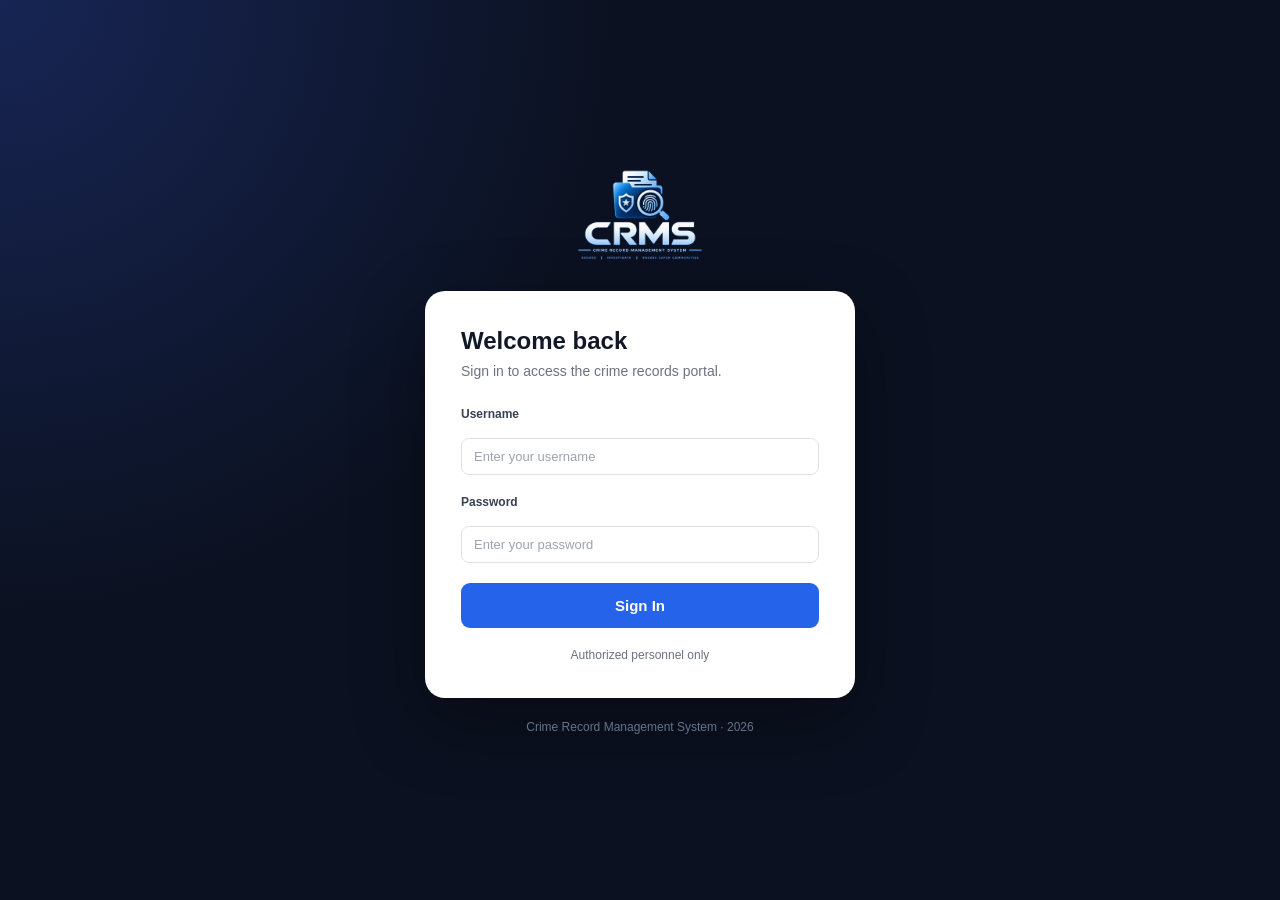
==== frontend/index.html @ 05a5194b "Add frontend integration for CRMS" ====
<!DOCTYPE html>
<html lang="en">
<head>
    <meta charset="UTF-8">
    <meta name="viewport" content="width=device-width, initial-scale=1.0">

    <title>CRMS | Crime Record Management System</title>

    <link rel="stylesheet" href="css/style.css">
</head>

<body>

    <div class="login-page">

        <div class="login-container">

            <!-- Brand -->
            <div class="brand">
                 <img
                     src="assets/crms-logo.png"
                     alt="CRMS - Crime Record Management System"
                    class="crms-logo"
            >
            </div>


            <!-- Login Card -->
            <div class="login-card">

                <div class="login-heading">
                    <h2>Welcome back</h2>

                    <p>
                        Sign in to access the crime records portal.
                    </p>
                </div>


                <form id="loginForm">

                    <div class="form-group">

                        <label for="username">
                            Username
                        </label>

                        <input
                            type="text"
                            id="username"
                            placeholder="Enter your username"
                            required
                        >

                    </div>


                    <div class="form-group">

                        <label for="password">
                            Password
                        </label>

                        <input
                            type="password"
                            id="password"
                            placeholder="Enter your password"
                            required
                        >

                    </div>


                    <button
                        type="submit"
                        class="login-button"
                    >
                        Sign In
                    </button>

                </form>


                <div class="login-note">
                    Authorized personnel only
                </div>

            </div>


            <div class="footer-text">
                Crime Record Management System · 2026
            </div>

        </div>

    </div>


    <script src="js/login.js"></script>

</body>
</html>
---- frontend/css/style.css ----
* {
    margin: 0;
    padding: 0;
    box-sizing: border-box;
}

:root {
    --bg-dark: #0b1120;
    --card: #ffffff;
    --primary: #2563eb;
    --primary-hover: #1d4ed8;
    --text: #111827;
    --muted: #6b7280;
    --border: #e5e7eb;
}

body {
    font-family: Arial, Helvetica, sans-serif;
    color: var(--text);
}

/* LOGIN PAGE */

.login-page {
    min-height: 100vh;

    display: flex;
    align-items: center;
    justify-content: center;

    background:
        radial-gradient(
            circle at top left,
            #172554,
            transparent 40%
        ),
        var(--bg-dark);

    padding: 30px;
}


.login-container {
    width: 100%;
    max-width: 430px;

    text-align: center;
}

/* BRAND */

.brand {
    color: white;
    margin-bottom: 25px;
}

.crms-logo {
    width: 280px;
    max-width: 90%;
    height: auto;
    display: block;
    margin: 0 auto;
}

.brand h1 {
    font-size: 34px;
    letter-spacing: 2px;
}

.brand p {
    margin-top: 7px;

    color: #94a3b8;

    font-size: 14px;
}
.brand img {
    width: 150px;
    max-width: 100%;
    height: auto;
    display: block;
    object-fit: contain;
}
.brand {
    overflow: hidden;
}
/* LOGIN CARD */

.login-card {
    background: var(--card);

    padding: 36px;

    border-radius: 20px;

    text-align: left;

    box-shadow:
        0 25px 70px rgba(0, 0, 0, 0.35);
}

.login-heading h2 {
    font-size: 24px;
    margin-bottom: 8px;
}

.login-heading p {
    color: var(--muted);
    font-size: 14px;

    margin-bottom: 28px;
}

/* FORM */

.form-group {
    margin-bottom: 20px;
}

.form-group label {
    display: block;

    font-size: 13px;
    font-weight: 600;

    margin-bottom: 8px;
}

.form-group input {
    width: 100%;

    padding: 13px 14px;

    border: 1px solid var(--border);

    border-radius: 9px;

    font-size: 14px;

    outline: none;

    transition: 0.2s;
}

.form-group input:focus {
    border-color: var(--primary);

    box-shadow:
        0 0 0 3px rgba(37, 99, 235, 0.12);
}


/* BUTTON */

.login-button {
    width: 100%;

    padding: 14px;

    border: none;

    border-radius: 9px;

    background: var(--primary);

    color: white;

    font-size: 15px;

    font-weight: 600;

    cursor: pointer;

    transition: 0.2s;
}

.login-button:hover {
    background: var(--primary-hover);

    transform: translateY(-1px);
}

/* FOOTER */

.login-note {
    text-align: center;

    color: var(--muted);

    font-size: 12px;

    margin-top: 20px;
}

.footer-text {
    color: #64748b;

    font-size: 12px;

    margin-top: 22px;
}
/* DASHBOARD */

.sidebar {
    width: 240px;
    min-height: 100vh;

    background: #0b1120;

    position: fixed;
    left: 0;
    top: 0;

    display: flex;
    flex-direction: column;

    padding: 24px 14px;

    z-index: 100;
}


.sidebar-brand {
    padding: 5px 15px 28px;

    border-bottom: 1px solid #1e293b;
}


.sidebar-logo {
    width: 145px;
    height: auto;

    display: block;
}

/* NAVIGATION */

.navigation {
    padding-top: 22px;
}

.nav-link {
    display: flex;
    align-items: center;
    gap: 13px;

    padding: 12px 14px;

    margin-bottom: 5px;

    border-radius: 8px;

    color: #94a3b8;

    text-decoration: none;

    font-size: 13px;

    transition: 0.2s;
}

.nav-link:hover {
    background: #172033;
    color: white;
}

.nav-link.active {
    background: #253d7e;
    color: white;

    box-shadow:
        0 5px 15px rgba(37, 99, 235, 0.25);
}

.nav-icon {
    display: flex;
    align-items: center;
    justify-content: center;
    width: 20px;
    height: 20px;
    flex-shrink: 0;
}

.nav-icon svg {
    width: 17px;
    height: 17px;
    fill: none;
    stroke: currentColor;
    stroke-width: 1.8;
    stroke-linecap: round;
    stroke-linejoin: round;
}

.sidebar-bottom {
    margin-top: auto;
}

/* MAIN */

.main-content {
    margin-left: 240px;

    min-height: 100vh;

    background: #f5f7fa;
}

/* TOPBAR */

.topbar {
    height: 72px;

    background: white;

    border-bottom: 1px solid #e5e7eb;

    display: flex;

    align-items: center;

    justify-content: space-between;

    padding: 0 35px;
}

.page-title {
    font-size: 15px;

    font-weight: 600;

    color: #374151;
}

.topbar-right {
    display: flex;

    align-items: center;

    gap: 22px;
}


.notification-button {
    width: 34px;
    height: 34px;

    border: 1px solid #e5e7eb;

    border-radius: 8px;

    background: white;

    position: relative;

    cursor: pointer;
}


.notification-button span {
    position: absolute;

    width: 7px;
    height: 7px;

    background: #2563eb;

    border-radius: 50%;

    top: 7px;
    right: 7px;
}


.user-profile {
    display: flex;

    align-items: center;

    gap: 10px;
}


.avatar {
    width: 36px;
    height: 36px;

    border-radius: 50%;

    display: flex;
    align-items: center;
    justify-content: center;

    background: #dbeafe;

    color: #1d4ed8;

    font-weight: 700;

    font-size: 13px;
}


.user-details {
    display: flex;

    flex-direction: column;

    gap: 2px;
}


.user-details strong {
    font-size: 13px;
}


.user-details small {
    font-size: 11px;

    color: #6b7280;
}


/* PAGE */

.page-content {
    padding: 32px 35px;
}


.page-header {
    display: flex;

    align-items: flex-end;

    justify-content: space-between;

    margin-bottom: 28px;
}


.page-header h1 {
    font-size: 27px;

    letter-spacing: -0.5px;

    margin-bottom: 7px;
}


.page-header p {
    color: #6b7280;

    font-size: 13px;
}


.header-date {
    color: #6b7280;

    font-size: 12px;
}


/* STATISTICS */

.stats-grid {
    display: grid;
    grid-template-columns: repeat(3, 1fr);
    gap: 20px;
    margin-bottom: 28px;
}


.stat-card {
    background: white;

    border: 1px solid #e5e7eb;

    border-radius: 12px;

    padding: 20px;

    transition: 0.2s;
}


.stat-card:hover {
    transform: translateY(-2px);

    box-shadow:
        0 8px 25px rgba(15, 23, 42, 0.06);
}


.stat-top {
    display: flex;

    align-items: center;

    justify-content: space-between;
}


.stat-label {
    color: #6b7280;

    font-size: 12px;

    font-weight: 500;
}


.stat-icon {
    width: 30px;
    height: 30px;

    border-radius: 8px;

    background: #eff6ff;

    color: #2563eb;

    display: flex;

    align-items: center;
    justify-content: center;

    font-size: 13px;

    font-weight: 700;
}


.stat-value {
    font-size: 30px;

    font-weight: 700;

    margin-top: 15px;

    letter-spacing: -1px;
}


.stat-description {
    margin-top: 5px;

    font-size: 11px;

    color: #9ca3af;
}


/* DASHBOARD GRID */

.dashboard-grid {
    display: grid;

    grid-template-columns: 1.7fr 1fr;

    gap: 20px;

    margin-bottom: 20px;
}


.content-card {
    background: white;

    border: 1px solid #e5e7eb;

    border-radius: 12px;

    padding: 23px;
}


.card-header {
    display: flex;

    align-items: flex-start;

    justify-content: space-between;

    margin-bottom: 20px;
}


.card-header h2 {
    font-size: 16px;

    margin-bottom: 5px;
}


.card-header p {
    color: #9ca3af;

    font-size: 11px;
}


.view-all {
    color: #2563eb;

    font-size: 12px;

    font-weight: 600;

    text-decoration: none;
}


.view-all:hover {
    text-decoration: underline;
}


/* CASE LIST */

.case-row {
    display: grid;
    grid-template-columns: 32px 1fr 100px 110px;
    align-items: center;
    gap: 18px;
    padding: 17px 0;
    border-top: 1px solid #edf0f4;
}


.case-number {
    width: 30px;

    font-size: 11px;

    color: #9ca3af;
}


.case-info {
    flex: 1;

    display: flex;

    flex-direction: column;

    gap: 4px;
}


.case-info strong {
    font-size: 12px;
}


.case-info span {
    font-size: 10px;

    color: #9ca3af;
}


.case-crime {
    width: 85px;

    font-size: 11px;

    color: #6b7280;
}


.status {
    padding: 5px 9px;

    border-radius: 20px;

    font-size: 9px;

    font-weight: 700;

    text-transform: uppercase;

    letter-spacing: 0.3px;
}


.status.closed {
    display: inline-flex;
    align-items: center;
    justify-content: center;
    min-width: 62px;
    height: 24px;
    padding: 0 10px;
    border-radius: 20px;
    background: #dcfce7;
    color: #15803d;
    font-size: 10px;
    font-weight: 700;
    letter-spacing: 0.04em;
}


.status.ongoing {
    display: inline-flex;
    align-items: center;
    justify-content: center;
    min-width: 92px;
    height: 24px;
    padding: 0 10px;
    border-radius: 20px;
    background: #fef3c7;
    color: #b45309;
    font-size: 10px;
    font-weight: 700;
    letter-spacing: 0.04em;
}


.status.acquitted {
    display: inline-flex;
    align-items: center;
    justify-content: center;
    min-width: 78px;
    height: 24px;
    padding: 0 10px;
    border-radius: 20px;
    background: #dbeafe;
    color: #1d4ed8;
    font-size: 10px;
    font-weight: 700;
    letter-spacing: 0.04em;
}


/* STATUS CARD */

.status-item {
    margin-bottom: 22px;
}


.status-item-top {
    display: flex;

    justify-content: space-between;

    font-size: 12px;

    margin-bottom: 8px;
}


.status-item-top span {
    color: #6b7280;
}


.progress {
    width: 100%;

    height: 7px;

    background: #eef2f7;

    border-radius: 10px;

    overflow: hidden;
}


.progress-bar {
    height: 100%;

    background: #2563eb;

    border-radius: 10px;
}


.status-summary {
    display: grid;
    grid-template-columns: repeat(3, 1fr);
    gap: 20px;
    margin-top: 24px;
    padding-top: 22px;
    border-top: 1px solid #edf0f4;
}


.status-summary div {
    display: flex;

    flex-direction: column;

    gap: 4px;
}


.status-summary strong {
    font-size: 17px;
}


.status-summary span {
    font-size: 9px;

    color: #9ca3af;

    text-transform: uppercase;
}


/* QUICK ACCESS */

.quick-grid {
    display: grid;

    grid-template-columns: repeat(3, 1fr);

    gap: 15px;
}


.quick-card {
    padding: 18px;

    border: 1px solid #e5e7eb;

    border-radius: 10px;

    text-decoration: none;

    color: #111827;

    display: flex;

    flex-direction: column;

    transition: 0.2s;
}


.quick-card:hover {
    border-color: #2563eb;

    transform: translateY(-2px);

    box-shadow:
        0 7px 20px rgba(15, 23, 42, 0.05);
}


.quick-number {
    color: #2563eb;

    font-size: 10px;

    font-weight: 700;

    margin-bottom: 12px;
}


.quick-card strong {
    font-size: 13px;

    margin-bottom: 5px;
}


.quick-card span:last-child {
    color: #9ca3af;

    font-size: 10px;

    line-height: 1.5;
}


/* RESPONSIVE */

@media (max-width: 1100px) {

    .stats-grid {
        grid-template-columns: repeat(2, 1fr);
    }

    .dashboard-grid {
        grid-template-columns: 1fr;
    }

}


@media (max-width: 700px) {

    .sidebar {
        display: none;
    }

    .main-content {
        margin-left: 0;
    }

    .stats-grid {
        grid-template-columns: 1fr;
    }

    .quick-grid {
        grid-template-columns: 1fr;
    }

    .page-content {
        padding: 20px;
    }

    .case-crime {
        display: none;
    }

}
/* CASES PAGE*/

.filters-card {
    display: flex;
    align-items: center;
    gap: 14px;
    margin-bottom: 22px;
    padding: 18px;
    background: #ffffff;
    border: 1px solid #e5e7eb;
    border-radius: 14px;
    box-shadow: 0 2px 8px rgba(15, 23, 42, 0.03);
}

.search-box {
    position: relative;
    flex: 1;
}

.search-box input {
    width: 100%;
    height: 44px;
    padding: 0 16px 0 42px;
    border: 1px solid #dfe3ea;
    border-radius: 9px;
    background: #ffffff;
    font-size: 14px;
    color: #1f2937;
    outline: none;
    box-sizing: border-box;
    transition: border-color 0.2s ease, box-shadow 0.2s ease;
}

.search-box input::placeholder {
    color: #9ca3af;
}

.search-box input:focus {
    border-color: #2563eb;
    box-shadow: 0 0 0 3px rgba(37, 99, 235, 0.08);
}

.search-icon {
    position: absolute;
    left: 15px;
    top: 50%;
    transform: translateY(-50%);
    color: #8b95a7;
    font-size: 18px;
    pointer-events: none;
}

.filters-card select {
    height: 44px;
    min-width: 180px;
    padding: 0 35px 0 14px;
    border: 1px solid #dfe3ea;
    border-radius: 9px;
    background: #ffffff;
    color: #374151;
    font-size: 14px;
    outline: none;
    cursor: pointer;
    transition: border-color 0.2s ease, box-shadow 0.2s ease;
}

.filters-card select:hover {
    border-color: #c7ced9;
}

.filters-card select:focus {
    border-color: #2563eb;
    box-shadow: 0 0 0 3px rgba(37, 99, 235, 0.08);
}

.cases-card {
    overflow: hidden;
}

.case-count {
    font-size: 13px;
    color: #6b7280;
    font-weight: 500;
}

.table-container {
    width: 100%;
    overflow-x: auto;
}

.cases-table {
    width: 100%;
    border-collapse: separate;
    border-spacing: 0;
    min-width: 1050px;
}

.cases-table th {
    padding: 14px 14px;
    text-align: left;
    font-size: 11px;
    font-weight: 700;
    color: #7b8494;
    text-transform: uppercase;
    letter-spacing: 0.06em;
    background: #f8fafc;
    border-top: 1px solid #eef0f4;
    border-bottom: 1px solid #e5e7eb;
}

.cases-table td {
    padding: 19px 14px;
    font-size: 13px;
    color: #4b5563;
    border-bottom: 1px solid #eef0f4;
    vertical-align: middle;
    background: #ffffff;
}

.cases-table tbody tr:last-child td {
    border-bottom: none;
}

.cases-table tbody tr {
    transition: background-color 0.15s ease;
}

.cases-table tbody tr:hover td {
    background: #f8fafc;
}

.cases-table td strong {
    color: #1f2937;
    font-size: 13px;
    font-weight: 650;
}

.table-case-title {
    max-width: 220px;
    color: #1f2937;
    font-weight: 600;
    line-height: 1.45;
}

.cases-table .status {
    white-space: nowrap;
}
/* RESPONSIVE */

@media (max-width: 900px) {

    .filters-card {
        flex-direction: column;
        align-items: stretch;
    }

    .filters-card select {
        width: 100%;
    }

}
/*CASE DETAILS PAGE*/

.back-link {
    display: inline-block;
    margin-bottom: 20px;
    color: #2563eb;
    text-decoration: none;
    font-size: 14px;
    font-weight: 600;
}

.back-link:hover {
    text-decoration: underline;
}


/* CASE HEADER */

.case-detail-header {
    display: flex;
    align-items: flex-start;
    justify-content: space-between;
    gap: 30px;
    margin-bottom: 24px;
    padding-bottom: 22px;
    border-bottom: 1px solid #e5e7eb;
}

.case-id-label {
    margin-bottom: 8px;
    color: #2563eb;
    font-size: 12px;
    font-weight: 700;
    letter-spacing: 0.08em;
    text-transform: uppercase;
}

.case-detail-header h1 {
    margin: 0 0 8px;
    color: #111827;
    font-size: 28px;
    font-weight: 700;
    line-height: 1.3;
}

.case-detail-header p {
    margin: 0;
    color: #6b7280;
    font-size: 14px;
    line-height: 1.5;
}

.case-header-status {
    display: flex;
    align-items: center;
    justify-content: flex-end;
    gap: 10px;
    flex-wrap: wrap;
    padding-top: 4px;
}

.outcome-badge {
    display: inline-flex;
    align-items: center;
    justify-content: center;
    min-height: 30px;
    padding: 0 13px;
    border: 1px solid #e0e7ff;
    border-radius: 20px;
    background: #eef2ff;
    color: #4338ca;
    font-size: 11px;
    font-weight: 700;
    letter-spacing: 0.03em;
}

/* BASIC INFORMATION */

.detail-grid {
    display: grid;
    grid-template-columns: repeat(4, 1fr);
    gap: 18px;
    margin-bottom: 24px;
}

.detail-card {
    padding: 20px;
    background: #ffffff;
    border: 1px solid #e5e7eb;
    border-radius: 14px;
    transition: border-color 0.15s ease, box-shadow 0.15s ease;
}

.detail-card:hover {
    border-color: #d7dee8;
    box-shadow: 0 3px 10px rgba(15, 23, 42, 0.04);
}

.detail-label {
    display: block;
    margin-bottom: 8px;
    color: #8b95a7;
    font-size: 11px;
    font-weight: 700;
    text-transform: uppercase;
    letter-spacing: 0.07em;
}

.detail-card strong,
.info-grid strong {
    display: block;
    color: #1f2937;
    font-size: 14px;
    font-weight: 650;
    line-height: 1.45;
}


/* SECTIONS */

.detail-section {
    margin-bottom: 24px;
    padding: 24px;
    background: #ffffff;
    border: 1px solid #e5e7eb;
    border-radius: 14px;
}

.section-heading {
    display: flex;
    align-items: flex-start;
    justify-content: space-between;
    gap: 20px;
    margin-bottom: 22px;
    padding-bottom: 16px;
    border-bottom: 1px solid #eef0f4;
}

.section-heading h2 {
    margin: 0 0 5px;
    color: #111827;
    font-size: 18px;
    font-weight: 700;
    line-height: 1.35;
}

.section-heading p {
    margin: 0;
    color: #8b95a7;
    font-size: 13px;
    line-height: 1.45;
}

/* INFORMATION GRID */

.info-grid {
    display: grid;
    grid-template-columns: repeat(3, 1fr);
    gap: 24px;
}


/* TIMELINE */
/* =========================================
   TIMELINE
========================================= */

.timeline {
    position: relative;
    margin-left: 8px;
    padding-left: 34px;
}

.timeline::before {
    content: "";
    position: absolute;
    left: 6px;
    top: 6px;
    bottom: 6px;
    width: 2px;
    background: #e5e7eb;
}

.timeline-item {
    position: relative;
    padding-bottom: 30px;
}

.timeline-item.last {
    padding-bottom: 0;
}

.timeline-marker {
    position: absolute;
    left: -34px;
    top: 2px;
    width: 12px;
    height: 12px;
    border: 3px solid #ffffff;
    border-radius: 50%;
    background: #2563eb;
    box-shadow: 0 0 0 2px #dbeafe;
}

.timeline-title {
    display: block;
    margin-bottom: 6px;
    color: #1f2937;
    font-size: 14px;
    font-weight: 700;
    line-height: 1.4;
}

.timeline-content p {
    margin: 0;
    color: #6b7280;
    font-size: 13px;
    line-height: 1.55;
}

/* TWO COLUMN SECTIONS */

.two-column-grid {
    display: grid;
    grid-template-columns: 1fr 1fr;
    gap: 24px;
}


/* PEOPLE */

.person-list {
    display: flex;
    flex-direction: column;
    gap: 12px;
}

.person-item {
    display: flex;
    align-items: center;
    gap: 14px;
    padding: 14px;
    border: 1px solid #edf0f4;
    border-radius: 11px;
    background: #ffffff;
    transition: border-color 0.15s ease, background-color 0.15s ease;
}

.person-item:hover {
    border-color: #dbe2ea;
    background: #fafbfc;
}

.person-initial {
    display: flex;
    align-items: center;
    justify-content: center;
    width: 40px;
    height: 40px;
    flex-shrink: 0;
    border: 1px solid #dbeafe;
    border-radius: 50%;
    background: #eff6ff;
    color: #2563eb;
    font-size: 13px;
    font-weight: 700;
}

.person-item strong {
    display: block;
    margin-bottom: 4px;
    color: #1f2937;
    font-size: 14px;
    font-weight: 650;
}

.person-item span {
    color: #8b95a7;
    font-size: 12px;
    line-height: 1.4;
}

/* RECORDS */
.record-list {
    display: flex;
    flex-direction: column;
    gap: 12px;
}

.record-item {
    display: flex;
    align-items: center;
    justify-content: space-between;
    gap: 24px;
    padding: 16px 18px;
    background: #ffffff;
    border: 1px solid #edf0f4;
    border-radius: 11px;
    transition: border-color 0.15s ease, background-color 0.15s ease;
}

.record-item:hover {
    border-color: #dbe2ea;
    background: #fafbfc;
}

.record-item strong {
    display: block;
    margin-bottom: 5px;
    color: #1f2937;
    font-size: 14px;
    font-weight: 650;
    line-height: 1.4;
}

.record-item span {
    display: block;
    color: #8b95a7;
    font-size: 12px;
    line-height: 1.45;
}

.record-item > span:last-child {
    flex-shrink: 0;
    text-align: right;
}

#chargesList,
#chargesheet {
    display: flex;
    flex-direction: column;
    gap: 12px;
}

.charge-record {
    padding: 18px;
    background: #fff;
    border: 1px solid #edf0f4;
    border-radius: 11px;
    transition: border-color .15s ease, background-color .15s ease;
}

.charge-record:hover {
    border-color: #dbe2ea;
    background: #fcfdff;
}

.charge-main {
    display: grid;
    grid-template-columns: 1fr 1fr;
    gap: 24px;
    padding-bottom: 16px;
    border-bottom: 1px solid #eef0f4;
}

.charge-main .detail-label {
    margin-bottom: 5px;
}

.charge-main strong {
    display: block;
    color: #1f2937;
    font-size: 14px;
    line-height: 1.4;
}

.charge-meta {
    display: grid;
    grid-template-columns: 1fr 1fr 1fr;
    gap: 20px;
    padding: 16px 0;
}

.charge-meta > div {
    display: flex;
    flex-direction: column;
    gap: 4px;
}

.charge-meta .detail-label {
    margin-bottom: 0;
}

.charge-meta > div > span:last-child {
    color: #374151;
    font-size: 13px;
    line-height: 1.4;
}

.charge-status {
    display: inline-flex;
    align-items: center;
    justify-content: center;
    width: fit-content;
    min-width: 70px;
    height: 26px;
    padding: 0 11px;
    border-radius: 20px;
    background: #eef2ff;
    color: #4338ca;
    font-size: 10px;
    font-weight: 700;
    letter-spacing: .04em;
    text-transform: uppercase;
}

.charge-description {
    padding-top: 2px;
}

.charge-description .detail-label {
    margin-bottom: 6px;
}

.charge-description p {
    margin: 0;
    color: #6b7280;
    font-size: 12px;
    line-height: 1.6;
}

.chargesheet-record {
    padding: 16px 18px;
    background: #ffffff;
    border: 1px solid #edf0f4;
    border-radius: 11px;
    transition: border-color 0.15s ease, background-color 0.15s ease;
}

.chargesheet-record:hover {
    border-color: #dbe2ea;
    background: #fafbfc;
}

.chargesheet-record strong {
    display: block;
    margin-bottom: 5px;
    color: #1f2937;
    font-size: 14px;
    font-weight: 650;
    line-height: 1.4;
}

.chargesheet-record > span:not(.charge-status) {
    display: block;
    color: #8b95a7;
    font-size: 12px;
    line-height: 1.5;
}

.chargesheet-record .charge-status {
    margin-top: 10px;
}
/* Court Proceedings */

#proceedings {
    display: flex;
    flex-direction: column;
    gap: 12px;
}

.proceeding-record {
    display: grid;
    grid-template-columns: 150px 1fr auto;
    align-items: center;
    gap: 24px;
    padding: 16px 18px;
    background: #ffffff;
    border: 1px solid #edf0f4;
    border-radius: 11px;
    transition: border-color 0.15s ease, background-color 0.15s ease;
}

.proceeding-record:hover {
    border-color: #dbe2ea;
    background: #fafbfc;
}

.proceeding-date {
    color: #2563eb;
    font-size: 13px;
    font-weight: 700;
}

.proceeding-info strong {
    display: block;
    margin-bottom: 5px;
    color: #1f2937;
    font-size: 14px;
    font-weight: 650;
    line-height: 1.4;
}

.proceeding-info span {
    display: block;
    color: #8b95a7;
    font-size: 12px;
    line-height: 1.5;
}

.proceeding-status {
    display: inline-flex;
    align-items: center;
    justify-content: center;
    min-width: 70px;
    height: 26px;
    padding: 0 11px;
    border-radius: 20px;
    background: #f3f4f6;
    color: #4b5563;
    font-size: 10px;
    font-weight: 700;
    letter-spacing: 0.04em;
    text-transform: uppercase;
}
/* Judgment */

#judgment {
    display: flex;
    flex-direction: column;
    gap: 12px;
}

.judgment-record {
    padding: 18px;
    background: #ffffff;
    border: 1px solid #edf0f4;
    border-radius: 11px;
    transition: border-color 0.15s ease, background-color 0.15s ease;
}

.judgment-record:hover {
    border-color: #dbe2ea;
    background: #fafbfc;
}

.judgment-record strong {
    display: block;
    margin-bottom: 6px;
    color: #1f2937;
    font-size: 14px;
    font-weight: 650;
    line-height: 1.4;
}

.judgment-record span {
    display: block;
    color: #8b95a7;
    font-size: 12px;
    line-height: 1.5;
}

.judgment-status {
    display: inline-flex;
    align-items: center;
    justify-content: center;
    min-width: 78px;
    height: 26px;
    padding: 0 11px;
    border-radius: 20px;
    background: #eef2ff;
    color: #4338ca;
    font-size: 10px;
    font-weight: 700;
    letter-spacing: 0.04em;
    text-transform: uppercase;
}
/* Judgment details */

.judgment-box {
    display: flex;
    flex-direction: column;
    gap: 20px;
    padding: 18px;
    background: #ffffff;
    border: 1px solid #edf0f4;
    border-radius: 11px;
}

.judgment-box > div:first-child {
    padding-bottom: 16px;
    border-bottom: 1px solid #eef0f4;
}

.judgment-box .detail-label {
    margin-bottom: 6px;
}

.judgment-box strong {
    display: block;
    color: #1f2937;
    font-size: 15px;
    font-weight: 650;
    line-height: 1.45;
}

.judgment-details {
    display: grid;
    grid-template-columns: repeat(2, 1fr);
    gap: 12px 24px;
}

.judgment-details > div {
    padding: 13px 14px;
    background: #fafbfc;
    border: 1px solid #eef0f4;
    border-radius: 9px;
}

.judgment-details .detail-label {
    display: block;
    margin-bottom: 5px;
    color: #8b95a7;
    font-size: 10px;
    font-weight: 700;
    text-transform: uppercase;
    letter-spacing: 0.06em;
}

.judgment-details strong {
    font-size: 13px;
}
/* Sentence + Imprisonment */

#sentence,
#imprisonment {
    display: flex;
    flex-direction: column;
    gap: 12px;
}

.sentence-record,
.imprisonment-record {
    padding: 18px;
    background: #ffffff;
    border: 1px solid #edf0f4;
    border-radius: 11px;
    transition: border-color 0.15s ease, background-color 0.15s ease;
}

.sentence-record:hover,
.imprisonment-record:hover {
    border-color: #dbe2ea;
    background: #fafbfc;
}

.sentence-record strong,
.imprisonment-record strong {
    display: block;
    margin-bottom: 6px;
    color: #1f2937;
    font-size: 14px;
    font-weight: 650;
    line-height: 1.4;
}

.sentence-record span,
.imprisonment-record span {
    display: block;
    color: #8b95a7;
    font-size: 12px;
    line-height: 1.5;
}

.sentence-details,
.imprisonment-details {
    display: grid;
    grid-template-columns: repeat(2, 1fr);
    gap: 12px 24px;
    margin-top: 16px;
}

.sentence-details > div,
.imprisonment-details > div {
    padding: 13px 14px;
    background: #fafbfc;
    border: 1px solid #eef0f4;
    border-radius: 9px;
}

.sentence-details .detail-label,
.imprisonment-details .detail-label {
    display: block;
    margin-bottom: 5px;
    color: #8b95a7;
    font-size: 10px;
    font-weight: 700;
    text-transform: uppercase;
    letter-spacing: 0.06em;
}

.sentence-details strong,
.imprisonment-details strong {
    margin: 0;
    font-size: 13px;
}
/* Arrests + Bail */

#arrestList,
#bailList {
    display: flex;
    flex-direction: column;
    gap: 12px;
}

.arrest-record,
.bail-record {
    padding: 16px 18px;
    background: #ffffff;
    border: 1px solid #edf0f4;
    border-radius: 11px;
    transition: border-color 0.15s ease, background-color 0.15s ease;
}

.arrest-record:hover,
.bail-record:hover {
    border-color: #dbe2ea;
    background: #fafbfc;
}

.arrest-record strong,
.bail-record strong {
    display: block;
    margin-bottom: 5px;
    color: #1f2937;
    font-size: 14px;
    font-weight: 650;
    line-height: 1.4;
}

.arrest-record span,
.bail-record span {
    display: block;
    color: #8b95a7;
    font-size: 12px;
    line-height: 1.5;
}

.bail-status {
    display: inline-flex;
    align-items: center;
    justify-content: center;
    min-width: 72px;
    height: 26px;
    margin-top: 10px;
    padding: 0 11px;
    border-radius: 20px;
    background: #dcfce7;
    color: #15803d;
    font-size: 10px;
    font-weight: 700;
    letter-spacing: 0.04em;
    text-transform: uppercase;
}
.bail-status.bail-granted {
    background: #dcfce7;
    color: #15803d;
}

.bail-status.bail-rejected {
    background: #fee2e2;
    color: #b91c1c;
}

.bail-status.bail-pending {
    background: #fef3c7;
    color: #b45309;
}
/* EMPTY / BACKEND-READY RECORD BOX */

.empty-record {
    display: flex;
    align-items: center;
    justify-content: space-between;
    gap: 20px;
    padding: 16px;
    border: 1px solid #edf0f4;
    border-radius: 10px;
}

.empty-record strong {
    color: #1f2937;
    font-size: 14px;
}

.empty-record span {
    color: #8b95a7;
    font-size: 12px;
}

/* CASE DETAILS RESPONSIVE */

@media (max-width: 1000px) {

    .detail-grid {
        grid-template-columns: repeat(2, 1fr);
    }

    .info-grid {
        grid-template-columns: 1fr 1fr;
    }

    .charge-record {
        grid-template-columns: 1fr 1fr;
    }

    .charge-record .charge-status {
        grid-column: 1 / -1;
        justify-self: start;
    }

    .proceeding-record {
        grid-template-columns: 120px 1fr;
    }

    .proceeding-status {
        grid-column: 2;
        justify-self: start;
    }

}
@media (max-width: 750px) {

    .charge-main {
        grid-template-columns: 1fr;
        gap: 14px;
    }

    .charge-meta {
        grid-template-columns: 1fr;
        gap: 14px;
    }

}
@media (max-width: 750px) {

    .case-detail-header {
        flex-direction: column;
        gap: 18px;
    }

    .case-header-status {
        justify-content: flex-start;
    }

    .two-column-grid {
        grid-template-columns: 1fr;
    }

    .info-grid {
        grid-template-columns: 1fr;
    }

    .detail-grid {
        grid-template-columns: 1fr;
    }

    .detail-section {
        padding: 20px;
    }

    .empty-record {
        align-items: flex-start;
        flex-direction: column;
    }

    .charge-record {
        grid-template-columns: 1fr;
        gap: 14px;
    }

    .charge-record .charge-status {
        grid-column: auto;
        justify-self: start;
    }

    .proceeding-record {
        grid-template-columns: 1fr;
        gap: 10px;
    }

    .proceeding-status {
        grid-column: auto;
        justify-self: start;
    }

    .judgment-details {
        grid-template-columns: 1fr;
    }

    .sentence-details,
    .imprisonment-details {
        grid-template-columns: 1fr;
    }

}
.case-id-link {
    color: #2563eb;
    font-size: 13px;
    font-weight: 700;
    text-decoration: none;
}

.case-id-link:visited {
    color: #2563eb;
}

.case-id-link:hover {
    color: #1d4ed8;
    text-decoration: underline;
}
.officer-rank {
    color: #8b95a7;
    font-size: 11px;
}
.investigation-table {
    width: 100%;
    border-collapse: collapse;
    table-layout: fixed;
}

.investigation-table th,
.investigation-table td {
    vertical-align: middle;
}

.investigation-table th:nth-child(1),
.investigation-table td:nth-child(1) {
    width: 10%;
}

.investigation-table th:nth-child(2),
.investigation-table td:nth-child(2) {
    width: 17%;
}

.investigation-table th:nth-child(3),
.investigation-table td:nth-child(3),
.investigation-table th:nth-child(4),
.investigation-table td:nth-child(4) {
    width: 12%;
    white-space: nowrap;
}

.investigation-table th:nth-child(5),
.investigation-table td:nth-child(5) {
    width: 12%;
}

.investigation-table th:nth-child(6),
.investigation-table td:nth-child(6) {
    width: 37%;
}

.investigation-table td:nth-child(6) {
    color: #4b5563;
    font-size: 13px;
    line-height: 1.5;
}

.investigation-table td:nth-child(2) {
    line-height: 1.35;
}

.investigation-table .case-id-link {
    display: inline-block;
    line-height: 1.2;
}

.investigation-table .status {
    white-space: nowrap;
}
.evidence-table {
    width: 100%;
    min-width: 1180px;
    border-collapse: collapse;
    table-layout: fixed;
}

.evidence-table th,
.evidence-table td {
    vertical-align: middle;
}

/* Column widths */

.evidence-table th:nth-child(1),
.evidence-table td:nth-child(1) {
    width: 8%;
}

.evidence-table th:nth-child(2),
.evidence-table td:nth-child(2) {
    width: 8%;
}

.evidence-table th:nth-child(3),
.evidence-table td:nth-child(3) {
    width: 11%;
}

.evidence-table th:nth-child(4),
.evidence-table td:nth-child(4) {
    width: 24%;
}

.evidence-table th:nth-child(5),
.evidence-table td:nth-child(5) {
    width: 10%;
}

.evidence-table th:nth-child(6),
.evidence-table td:nth-child(6) {
    width: 13%;
}

.evidence-table th:nth-child(7),
.evidence-table td:nth-child(7) {
    width: 13%;
}

.evidence-table th:nth-child(8),
.evidence-table td:nth-child(8) {
    width: 13%;
}


/* Cell styling */

.evidence-table th {
    padding: 14px 10px;
    white-space: normal;
}

.evidence-table td {
    padding: 13px 10px;
    font-size: 12px;
    line-height: 1.4;
    word-break: normal;
    overflow-wrap: break-word;
}


/* Description */

.evidence-description {
    color: #4b5563;
    line-height: 1.45;
}


/* Dates */

.evidence-date {
    white-space: nowrap;
}


/* Case IDs */

.evidence-table .case-id-link {
    display: inline-block;
    line-height: 1.2;
}


/* Evidence status */

.evidence-table .status {
    display: inline-flex;
    align-items: center;
    justify-content: center;

    min-width: 78px;
    max-width: 105px;

    height: auto;
    min-height: 26px;

    padding: 5px 9px;

    white-space: normal;
    text-align: center;
    line-height: 1.15;

    font-size: 9px;
}


/* Officer rank */

.evidence-table .officer-rank {
    display: block;
    margin-top: 3px;

    color: #8b95a7;
    font-size: 10px;
    line-height: 1.2;
}
.evidence-table-wrapper {
    width: 100%;
    overflow-x: auto;
}
.court-table {
    width: 100%;
    min-width: 900px;
    border-collapse: collapse;
    table-layout: fixed;
}

.court-table th,
.court-table td {
    vertical-align: middle;
}

.court-table th:nth-child(1),
.court-table td:nth-child(1) {
    width: 10%;
}

.court-table th:nth-child(2),
.court-table td:nth-child(2) {
    width: 22%;
}

.court-table th:nth-child(3),
.court-table td:nth-child(3) {
    width: 17%;
}

.court-table th:nth-child(4),
.court-table td:nth-child(4) {
    width: 25%;
}

.court-table th:nth-child(5),
.court-table td:nth-child(5) {
    width: 13%;
}

.court-table th:nth-child(6),
.court-table td:nth-child(6) {
    width: 13%;
}

.court-table th {
    padding: 14px 10px;
    white-space: normal;
}

.court-table td {
    padding: 16px 10px;
    font-size: 13px;
    line-height: 1.4;
    overflow-wrap: break-word;
}

.court-name {
    color: #1f2937;
    font-size: 13px;
}

.court-table-wrapper {
    width: 100%;
    overflow-x: auto;
}
.report-card-grid {
    display: grid;
    grid-template-columns: repeat(4, 1fr);
    gap: 18px;
    margin-top: 28px;
}

.report-card {
    background: #ffffff;
    border: 1px solid #e5e7eb;
    border-radius: 12px;
    padding: 22px;
    min-height: 130px;
    display: flex;
    flex-direction: column;
    justify-content: center;
}

.report-label {
    color: #6b7280;
    font-size: 13px;
    margin-bottom: 10px;
}

.report-card strong {
    color: #111827;
    font-size: 30px;
    line-height: 1;
    margin-bottom: 8px;
}

.report-description {
    color: #9ca3af;
    font-size: 12px;
}


/* REPORT SECTIONS */

.report-section {
    background: #ffffff;
    border: 1px solid #e5e7eb;
    border-radius: 12px;
    padding: 24px;
    margin-top: 20px;
}

.section-heading {
    display: flex;
    justify-content: space-between;
    align-items: center;
    padding-bottom: 18px;
    border-bottom: 1px solid #eef0f4;
}

.section-heading h2 {
    margin: 0 0 5px;
    color: #111827;
    font-size: 18px;
}

.section-heading p {
    margin: 0;
    color: #9ca3af;
    font-size: 12px;
}


/* CASE STATUS */

.report-stat-list {
    padding-top: 20px;
}

.report-stat-row {
    display: flex;
    justify-content: space-between;
    align-items: center;
    margin-bottom: 8px;
}

.report-stat-row span {
    color: #4b5563;
    font-size: 13px;
}

.report-stat-row strong {
    color: #111827;
    font-size: 13px;
}

.report-progress {
    width: 100%;
    height: 7px;
    background: #edf1f7;
    border-radius: 10px;
    overflow: hidden;
    margin-bottom: 20px;
}

.report-progress div {
    height: 100%;
    width: 0;
    background: #2563eb;
    border-radius: 10px;
    transition: width 0.3s ease;
}


/* OUTCOMES */

.outcome-grid {
    display: grid;
    grid-template-columns: 1fr 1fr;
    gap: 16px;
    margin-top: 20px;
}

.outcome-item {
    padding: 18px;
    border: 1px solid #edf0f4;
    border-radius: 10px;
    display: flex;
    justify-content: space-between;
    align-items: center;
}

.outcome-item span {
    color: #6b7280;
    font-size: 13px;
}

.outcome-item strong {
    color: #111827;
    font-size: 20px;
}


/* SYSTEM RECORDS */

.record-summary-grid {
    display: grid;
    grid-template-columns: repeat(3, 1fr);
    gap: 14px;
    margin-top: 20px;
}

.record-summary {
    padding: 18px;
    border: 1px solid #edf0f4;
    border-radius: 10px;
    display: flex;
    flex-direction: column;
    gap: 8px;
}

.record-summary span {
    color: #6b7280;
    font-size: 12px;
}

.record-summary strong {
    color: #111827;
    font-size: 22px;
}


/* REPORTS SIDEBAR ICON FIX*/

.nav-icon {
    display: flex;
    align-items: center;
    justify-content: center;
    width: 20px;
    height: 20px;
    flex-shrink: 0;
}

.nav-icon svg {
    width: 17px;
    height: 17px;
    fill: none;
    stroke: currentColor;
    stroke-width: 1.8;
    stroke-linecap: round;
    stroke-linejoin: round;
}


/*REPORTS RESPONSIVE */

@media (max-width: 1100px) {

    .report-card-grid {
        grid-template-columns: repeat(2, 1fr);
    }

    .record-summary-grid {
        grid-template-columns: repeat(2, 1fr);
    }
}

@media (max-width: 700px) {

    .report-card-grid {
        grid-template-columns: 1fr;
    }

    .outcome-grid {
        grid-template-columns: 1fr;
    }

    .record-summary-grid {
        grid-template-columns: 1fr;
    }

    .report-section {
        padding: 18px;
    }
}

body {
    font-family: -apple-system, BlinkMacSystemFont, "Segoe UI",
        Roboto, Helvetica, Arial, sans-serif;
    font-size: 14px;
    color: #111827;
}


.page-header h1 {
    margin: 0;
    font-size: 30px;
    line-height: 1.2;
    font-weight: 700;
    letter-spacing: -0.5px;
    color: #111827;
}

.page-header p {
    margin: 7px 0 0;
    font-size: 14px;
    line-height: 1.5;
    font-weight: 400;
    color: #6b7280;
}

/* Section headings */
.section-header h2,
.card-header h2,
.section-heading,
.report-section h2 {
    font-size: 19px;
    line-height: 1.3;
    font-weight: 700;
    color: #111827;
}

.section-header p,
.card-header p {
    font-size: 13px;
    line-height: 1.45;
    color: #8b95a7;
}

/* Top navigation */
.page-title {
    font-size: 16px;
    font-weight: 600;
    color: #374151;
}

.stat-label,
.report-label {
    font-size: 13px;
    line-height: 1.4;
    font-weight: 500;
    color: #6b7280;
}

.stat-value,
.report-card strong {
    font-size: 32px;
    line-height: 1.1;
    font-weight: 700;
    color: #111827;
}

.stat-description,
.report-description {
    font-size: 12px;
    line-height: 1.4;
    font-weight: 400;
    color: #9aa3b2;
}

input,
select {
    font-family: inherit;
    font-size: 14px;
    color: #374151;
}

input::placeholder {
    color: #9ca3af;
}

table {
    font-family: inherit;
}

table th {
    font-size: 12px;
    line-height: 1.3;
    font-weight: 700;
    color: #111827;
    text-transform: uppercase;
    letter-spacing: 0.2px;
}

table td {
    font-size: 13px;
    line-height: 1.45;
    font-weight: 400;
    color: #374151;
}

table td strong {
    font-size: 13px;
    font-weight: 600;
    color: #111827;
}


.case-id-link,
.case-id-link:visited {
    font-size: 13px;
    font-weight: 700;
    color: #2563eb;
}


table small,
table .muted,
.officer-rank {
    font-size: 11px;
    line-height: 1.3;
    color: #8b95a7;
}

.status {
    min-height: 26px;
    padding: 5px 12px;
    border-radius: 999px;

    display: inline-flex;
    align-items: center;
    justify-content: center;

    font-size: 10px;
    line-height: 1;
    font-weight: 700;
    letter-spacing: 0.3px;
    text-transform: uppercase;

    white-space: nowrap;
}


.case-id-label {
    font-size: 13px;
    line-height: 1.3;
    font-weight: 700;
    letter-spacing: 0.3px;
    color: #2563eb;
}

.case-detail-header h1 {
    font-size: 30px;
    line-height: 1.2;
    font-weight: 700;
    letter-spacing: -0.5px;
    color: #111827;
}

.case-detail-header p {
    font-size: 14px;
    line-height: 1.4;
    font-weight: 400;
    color: #6b7280;
}


.detail-label {
    display: block;
    margin-bottom: 6px;

    font-size: 11px;
    line-height: 1.3;
    font-weight: 700;

    color: #8b95a7;
    text-transform: uppercase;
    letter-spacing: 0.6px;
}


.detail-value {
    font-size: 14px;
    line-height: 1.45;
    font-weight: 600;
    color: #1f2937;
}


.timeline-title {
    font-size: 14px;
    line-height: 1.4;
    font-weight: 700;
    color: #1f2937;
}

.timeline-content p {
    margin: 5px 0;
    font-size: 13px;
    line-height: 1.5;
    font-weight: 400;
    color: #6b7280;
}

.timeline-meta {
    font-size: 11px;
    line-height: 1.4;
    font-weight: 500;
    color: #8b95a7;
}

.person-item strong {
    font-size: 14px;
    line-height: 1.4;
    font-weight: 600;
    color: #1f2937;
}

.person-item span {
    display: block;
    margin-top: 3px;

    font-size: 12px;
    line-height: 1.45;
    font-weight: 400;
    color: #6b7280;
}

.record-item strong,
.arrest-record strong,
.bail-record strong,
.charge-record strong,
.chargesheet-record strong,
.proceeding-record strong,
.judgment-record strong,
.sentence-record strong,
.imprisonment-record strong {
    font-size: 14px;
    line-height: 1.4;
    font-weight: 600;
    color: #1f2937;
}

.record-item span,
.arrest-record span,
.bail-record span,
.charge-record span,
.chargesheet-record span,
.proceeding-record span,
.judgment-record span,
.sentence-record span,
.imprisonment-record span {
    font-size: 12px;
    line-height: 1.45;
    color: #6b7280;
}

.report-stat-row {
    font-size: 13px;
    line-height: 1.4;
    color: #4b5563;
}

.report-stat-row strong {
    font-size: 13px;
    font-weight: 600;
    color: #111827;
}

.outcome-item {
    font-size: 13px;
    color: #6b7280;
}

.outcome-item strong {
    font-size: 20px;
    font-weight: 700;
    color: #111827;
}

.empty-record strong {
    font-size: 13px;
    line-height: 1.4;
    font-weight: 600;
    color: #374151;
}

.empty-record span {
    font-size: 12px;
    line-height: 1.45;
    color: #8b95a7;
}

.nav-link {
    font-size: 14px;
    font-weight: 500;
}

.nav-link.active {
    font-weight: 600;
}

.user-details strong {
    font-size: 13px;
    line-height: 1.3;
    font-weight: 600;
    color: #111827;
}

.user-details small {
    font-size: 11px;
    line-height: 1.3;
    font-weight: 400;
    color: #8b95a7;
}
.case-id-link {
    white-space: nowrap;
}
.card-header-actions {
    display: flex;
    align-items: center;
    gap: 16px;
}

.add-case-btn {
    border: none;
    background: #2563eb;
    color: #fff;
    padding: 10px 16px;
    border-radius: 8px;
    font-family: inherit;
    font-size: 13px;
    font-weight: 600;
    cursor: pointer;
    transition: background 0.2s ease;
}

.add-case-btn:hover {
    background: #1d4ed8;
}


/* Modal */

.modal-overlay {
    position: fixed;
    inset: 0;
    z-index: 1000;

    display: none;
    align-items: center;
    justify-content: center;

    padding: 24px;

    background: rgba(15, 23, 42, 0.45);
}

.modal-overlay.show {
    display: flex;
}

.modal-card {
    width: min(720px, 100%);
    max-height: 90vh;
    overflow-y: auto;

    background: #fff;
    border-radius: 14px;

    box-shadow: 0 20px 50px rgba(15, 23, 42, 0.2);
}

.modal-header {
    display: flex;
    align-items: flex-start;
    justify-content: space-between;

    padding: 24px;
    border-bottom: 1px solid #e5e7eb;
}

.modal-header h2 {
    margin: 0;

    font-size: 20px;
    line-height: 1.3;
    font-weight: 700;

    color: #111827;
}

.modal-header p {
    margin: 6px 0 0;

    font-size: 13px;
    color: #8b95a7;
}

.modal-close {
    width: 32px;
    height: 32px;

    border: none;
    border-radius: 7px;

    background: #f3f4f6;
    color: #6b7280;

    font-size: 22px;
    line-height: 1;

    cursor: pointer;
}

.modal-close:hover {
    background: #e5e7eb;
}


/* Form */

#addCaseForm {
    padding: 24px;
}

.form-grid {
    display: grid;
    grid-template-columns: repeat(2, 1fr);
    gap: 18px;
}

.form-group {
    display: flex;
    flex-direction: column;
    gap: 7px;
}

.form-group-full {
    grid-column: 1 / -1;
}

.form-group label {
    font-size: 12px;
    line-height: 1.3;
    font-weight: 600;
    color: #374151;
}

.form-group input,
.form-group select,
.form-group textarea {
    width: 100%;
    box-sizing: border-box;

    border: 1px solid #dfe3e8;
    border-radius: 8px;

    background: #fff;
    color: #374151;

    padding: 10px 12px;

    font-family: inherit;
    font-size: 13px;

    outline: none;
    transition: border-color 0.2s ease;
}

.form-group textarea {
    resize: vertical;
}

.form-group input:focus,
.form-group select:focus,
.form-group textarea:focus {
    border-color: #2563eb;
}


/* Message */

.form-message {
    min-height: 20px;
    margin-top: 16px;

    font-size: 12px;
    line-height: 1.4;
    color: #6b7280;
}

.form-message.success {
    color: #15803d;
}

.form-message.error {
    color: #dc2626;
}


/* Buttons */

.modal-actions {
    display: flex;
    justify-content: flex-end;
    gap: 10px;

    margin-top: 20px;
    padding-top: 20px;

    border-top: 1px solid #e5e7eb;
}

.cancel-btn,
.submit-case-btn {
    border-radius: 8px;
    padding: 10px 17px;

    font-family: inherit;
    font-size: 13px;
    font-weight: 600;

    cursor: pointer;
}

.cancel-btn {
    border: 1px solid #dfe3e8;
    background: #fff;
    color: #4b5563;
}

.cancel-btn:hover {
    background: #f9fafb;
}

.submit-case-btn {
    border: none;
    background: #2563eb;
    color: #fff;
}

.submit-case-btn:hover {
    background: #1d4ed8;
}


/* Mobile */

@media (max-width: 700px) {

    .card-header-actions {
        flex-direction: column;
        align-items: flex-end;
        gap: 10px;
    }

    .form-grid {
        grid-template-columns: 1fr;
    }

    .form-group-full {
        grid-column: auto;
    }

}
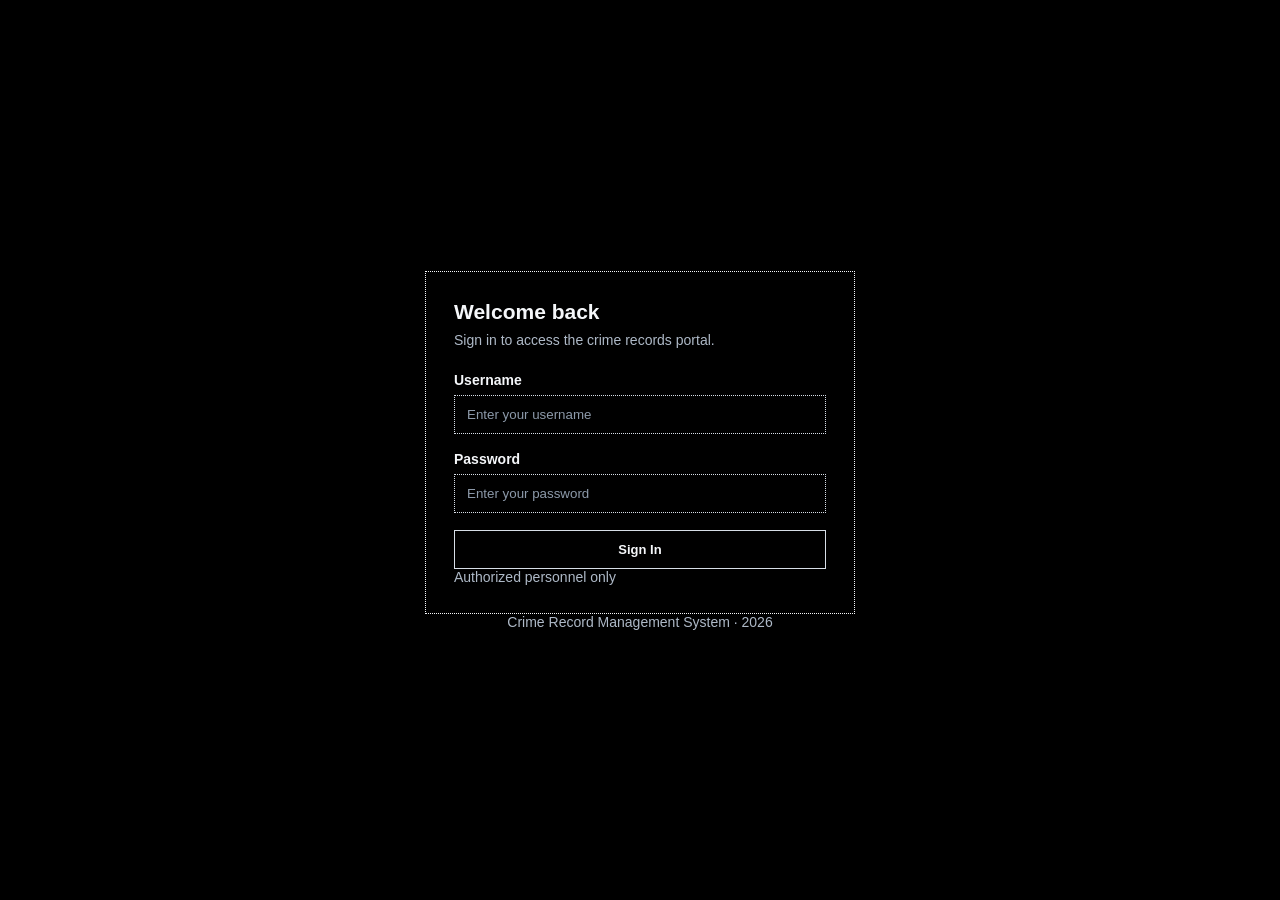
==== commit 7d120cee: "fghbnvgftyh d# On branch main  Your branch is up to date with 'origin/main'." ====
--- a/frontend/index.html
+++ b/frontend/index.html
@@ -17,77 +17,154 @@
 
             <!-- Brand -->
             <div class="brand">
-                 <img
-                     src="assets/crms-logo.png"
-                     alt="CRMS - Crime Record Management System"
+
+                <img
+                    src="assets/crms-logo.png"
+                    alt="CRMS - Crime Record Management System"
                     class="crms-logo"
-            >
+                >
+
             </div>
 
 
             <!-- Login Card -->
             <div class="login-card">
 
-                <div class="login-heading">
-                    <h2>Welcome back</h2>
+                <!-- LOGIN SECTION -->
+                <div id="loginSection">
 
-                    <p>
-                        Sign in to access the crime records portal.
-                    </p>
+                    <div class="login-heading">
+
+                        <h2>Welcome back</h2>
+
+                        <p>
+                            Sign in to access the crime records portal.
+                        </p>
+
+                    </div>
+
+
+                    <form id="loginForm">
+
+                        <div class="form-group">
+
+                            <label for="username">
+                                Username
+                            </label>
+
+                            <input
+                                type="text"
+                                id="username"
+                                placeholder="Enter your username"
+                                required
+                            >
+
+                        </div>
+
+
+                        <div class="form-group">
+
+                            <label for="password">
+                                Password
+                            </label>
+
+                            <input
+                                type="password"
+                                id="password"
+                                placeholder="Enter your password"
+                                required
+                            >
+
+                        </div>
+
+
+                        <button
+                            type="submit"
+                            class="login-button"
+                        >
+                            Sign In
+                        </button>
+
+                    </form>
+
+
+                    <div class="login-note">
+                        Authorized personnel only
+                    </div>
+
                 </div>
 
 
-                <form id="loginForm">
+                <!-- OTP SECTION -->
+                <div id="otpSection" style="display: none;">
 
-                    <div class="form-group">
+                    <div class="login-heading">
 
-                        <label for="username">
-                            Username
-                        </label>
+                        <h2>OTP Verification</h2>
 
-                        <input
-                            type="text"
-                            id="username"
-                            placeholder="Enter your username"
-                            required
-                        >
+                        <p>
+                            Enter the simulated OTP generated for this login.
+                        </p>
+
+                    </div>
+
+
+                    <div class="simulated-otp">
+
+                        <span>SIMULATED OTP</span>
+
+                        <strong id="demoOTP">
+                            ------
+                        </strong>
 
                     </div>
 
 
                     <div class="form-group">
 
-                        <label for="password">
-                            Password
+                        <label for="otpInput">
+                            Enter OTP
                         </label>
 
                         <input
-                            type="password"
-                            id="password"
-                            placeholder="Enter your password"
-                            required
+                            type="text"
+                            id="otpInput"
+                            maxlength="6"
+                            inputmode="numeric"
+                            placeholder="Enter 6-digit OTP"
                         >
 
                     </div>
 
 
+                    <p id="otpTimer">
+                        Expires in 60 seconds
+                    </p>
+
+
                     <button
-                        type="submit"
+                        type="button"
                         class="login-button"
+                        onclick="verifyOTP()"
                     >
-                        Sign In
+                        Verify OTP
                     </button>
 
-                </form>
 
+                    <button
+                        type="button"
+                        onclick="resendOTP()"
+                        class="secondary-button"
+                    >
+                        Resend OTP
+                    </button>
 
-                <div class="login-note">
-                    Authorized personnel only
                 </div>
 
             </div>
 
 
+            <!-- Footer -->
             <div class="footer-text">
                 Crime Record Management System · 2026
             </div>
--- a/frontend/css/style.css
+++ b/frontend/css/style.css
@@ -1,243 +1,165 @@
+/* =========================================================
+   CRMS - CLEAN SIMPLE DATABASE UI
+========================================================= */
+
+:root {
+    --black: #000000;
+    
+    --sidebar: #000000;
+    --white: #f5f7fa;
+    --muted: #aeb9c7;
+    --line: #d7dee7;
+}
+
+
+/* =========================================================
+   GLOBAL
+========================================================= */
+
 * {
     margin: 0;
     padding: 0;
     box-sizing: border-box;
-}
-
-:root {
-    --bg-dark: #0b1120;
-    --card: #ffffff;
-    --primary: #2563eb;
-    --primary-hover: #1d4ed8;
-    --text: #111827;
-    --muted: #6b7280;
-    --border: #e5e7eb;
-}
-
+    box-shadow: none !important;
+    text-shadow: none !important;
+    transition: none !important;
+}
+
+html,
 body {
+    min-height: 100%;
+    background: var(--black);
+    color: var(--white);
     font-family: Arial, Helvetica, sans-serif;
-    color: var(--text);
-}
-
-/* LOGIN PAGE */
+    font-size: 14px;
+}
+
+a {
+    color: var(--white);
+}
+
+button,
+input,
+select,
+textarea {
+    font-family: inherit;
+}
+
+button {
+    cursor: pointer;
+}
+
+
+/* =========================================================
+   LOGIN
+========================================================= */
 
 .login-page {
     min-height: 100vh;
-
     display: flex;
     align-items: center;
     justify-content: center;
-
-    background:
-        radial-gradient(
-            circle at top left,
-            #172554,
-            transparent 40%
-        ),
-        var(--bg-dark);
-
-    padding: 30px;
-}
-
+    padding: 25px;
+    background: var(--black);
+}
 
 .login-container {
     width: 100%;
     max-width: 430px;
-
     text-align: center;
 }
 
-/* BRAND */
-
-.brand {
-    color: white;
-    margin-bottom: 25px;
-}
-
+/* Logo removed */
+.brand,
 .crms-logo {
-    width: 280px;
-    max-width: 90%;
-    height: auto;
+    display: none !important;
+}
+
+.login-card {
+    padding: 28px;
+    background: var(--black-light);
+    border: 1px dotted var(--white);
+    text-align: left;
+}
+
+.login-heading h2 {
+    margin-bottom: 8px;
+}
+
+.login-heading p,
+.login-note,
+.footer-text {
+    color: var(--muted);
+}
+
+.login-heading p {
+    margin-bottom: 24px;
+}
+
+.form-group {
+    margin-bottom: 17px;
+}
+
+.form-group label,
+label {
     display: block;
-    margin: 0 auto;
-}
-
-.brand h1 {
-    font-size: 34px;
-    letter-spacing: 2px;
-}
-
-.brand p {
-    margin-top: 7px;
-
-    color: #94a3b8;
-
-    font-size: 14px;
-}
-.brand img {
-    width: 150px;
-    max-width: 100%;
-    height: auto;
-    display: block;
-    object-fit: contain;
-}
-.brand {
-    overflow: hidden;
-}
-/* LOGIN CARD */
-
-.login-card {
-    background: var(--card);
-
-    padding: 36px;
-
-    border-radius: 20px;
-
-    text-align: left;
-
-    box-shadow:
-        0 25px 70px rgba(0, 0, 0, 0.35);
-}
-
-.login-heading h2 {
-    font-size: 24px;
-    margin-bottom: 8px;
-}
-
-.login-heading p {
-    color: var(--muted);
-    font-size: 14px;
-
-    margin-bottom: 28px;
-}
-
-/* FORM */
-
-.form-group {
-    margin-bottom: 20px;
-}
-
-.form-group label {
-    display: block;
-
-    font-size: 13px;
+    margin-bottom: 7px;
     font-weight: 600;
-
-    margin-bottom: 8px;
-}
-
-.form-group input {
+}
+
+.form-group input,
+.login-card input {
     width: 100%;
-
-    padding: 13px 14px;
-
-    border: 1px solid var(--border);
-
-    border-radius: 9px;
-
-    font-size: 14px;
-
+    padding: 11px 12px;
+    background: var(--black);
+    color: var(--white);
+    border: 1px dotted var(--white);
     outline: none;
-
-    transition: 0.2s;
-}
-
-.form-group input:focus {
-    border-color: var(--primary);
-
-    box-shadow:
-        0 0 0 3px rgba(37, 99, 235, 0.12);
-}
-
-
-/* BUTTON */
+}
 
 .login-button {
     width: 100%;
-
-    padding: 14px;
-
-    border: none;
-
-    border-radius: 9px;
-
-    background: var(--primary);
-
-    color: white;
-
-    font-size: 15px;
-
-    font-weight: 600;
-
-    cursor: pointer;
-
-    transition: 0.2s;
-}
-
-.login-button:hover {
-    background: var(--primary-hover);
-
-    transform: translateY(-1px);
-}
-
-/* FOOTER */
-
-.login-note {
-    text-align: center;
-
-    color: var(--muted);
-
-    font-size: 12px;
-
-    margin-top: 20px;
-}
-
-.footer-text {
-    color: #64748b;
-
-    font-size: 12px;
-
-    margin-top: 22px;
-}
-/* DASHBOARD */
+    padding: 11px;
+    background: var(--black-light);
+    color: var(--white);
+    border: 1px solid var(--white);
+}
+
+
+/* =========================================================
+   MAIN LAYOUT
+========================================================= */
+
+.app {
+    min-height: 100vh;
+    background: var(--black);
+}
 
 .sidebar {
-    width: 240px;
-    min-height: 100vh;
-
-    background: #0b1120;
-
     position: fixed;
+    top: 0;
     left: 0;
-    top: 0;
+
+    width: 245px;
+    height: 100vh;
+
+    z-index: 100;
 
     display: flex;
     flex-direction: column;
 
-    padding: 24px 14px;
-
-    z-index: 100;
-}
-
-
-.sidebar-brand {
-    padding: 5px 15px 28px;
-
-    border-bottom: 1px solid #1e293b;
-}
-
-
+    background: var(--sidebar);
+    border-right: 1px dotted var(--line);
+}
+
+/* Logo removed from sidebar */
+.sidebar-brand,
 .sidebar-logo {
-    width: 145px;
-    height: auto;
-
-    display: block;
-}
-
-/* NAVIGATION */
+    display: none !important;
+}
 
 .navigation {
-    padding-top: 22px;
+    padding: 18px 12px;
 }
 
 .nav-link {
@@ -245,2797 +167,862 @@
     align-items: center;
     gap: 13px;
 
-    padding: 12px 14px;
-
-    margin-bottom: 5px;
-
-    border-radius: 8px;
-
-    color: #94a3b8;
-
+    min-height: 46px;
+    padding: 10px 14px;
+
+    color: var(--white);
+
+    border: 1px solid transparent;
+
+    font-weight: 600;
     text-decoration: none;
-
-    font-size: 13px;
-
-    transition: 0.2s;
-}
-
+}
+
+/* No hover glow/background */
 .nav-link:hover {
-    background: #172033;
-    color: white;
+    background: transparent !important;
 }
 
 .nav-link.active {
-    background: #253d7e;
-    color: white;
-
-    box-shadow:
-        0 5px 15px rgba(37, 99, 235, 0.25);
+    background: #000000 !important;
+    border: 1px dotted var(--line);
 }
 
 .nav-icon {
+    width: 20px;
+    height: 20px;
+
     display: flex;
     align-items: center;
     justify-content: center;
-    width: 20px;
-    height: 20px;
+
     flex-shrink: 0;
 }
 
 .nav-icon svg {
     width: 17px;
     height: 17px;
+
     fill: none;
     stroke: currentColor;
-    stroke-width: 1.8;
-    stroke-linecap: round;
-    stroke-linejoin: round;
+    stroke-width: 1.7;
 }
 
 .sidebar-bottom {
     margin-top: auto;
-}
-
-/* MAIN */
+    padding: 12px;
+
+    border-top: 1px dotted var(--line);
+}
 
 .main-content {
-    margin-left: 240px;
-
+    margin-left: 245px;
     min-height: 100vh;
 
-    background: #f5f7fa;
-}
-
-/* TOPBAR */
+    background: var(--black);
+}
 
 .topbar {
-    height: 72px;
-
-    background: white;
-
-    border-bottom: 1px solid #e5e7eb;
-
-    display: flex;
-
+    height: 64px;
+
+    display: flex;
     align-items: center;
-
     justify-content: space-between;
 
-    padding: 0 35px;
+    padding: 0 28px;
+
+    background: var(--black);
+    border-bottom: 1px dotted var(--line);
 }
 
 .page-title {
     font-size: 15px;
-
-    font-weight: 600;
-
-    color: #374151;
-}
-
-.topbar-right {
-    display: flex;
-
+    font-weight: 700;
+}
+
+.topbar-right,
+.user-profile {
+    display: flex;
     align-items: center;
-
-    gap: 22px;
-}
-
-
-.notification-button {
+}
+
+.user-profile {
+    gap: 10px;
+}
+
+.avatar {
     width: 34px;
     height: 34px;
 
-    border: 1px solid #e5e7eb;
-
-    border-radius: 8px;
-
-    background: white;
-
-    position: relative;
-
-    cursor: pointer;
-}
-
-
-.notification-button span {
-    position: absolute;
-
-    width: 7px;
-    height: 7px;
-
-    background: #2563eb;
-
-    border-radius: 50%;
-
-    top: 7px;
-    right: 7px;
-}
-
-
-.user-profile {
-    display: flex;
-
-    align-items: center;
-
-    gap: 10px;
-}
-
-
-.avatar {
-    width: 36px;
-    height: 36px;
-
-    border-radius: 50%;
-
     display: flex;
     align-items: center;
     justify-content: center;
 
-    background: #dbeafe;
-
-    color: #1d4ed8;
+    border: 1px solid var(--line);
+
+    background: transparent;
 
     font-weight: 700;
-
-    font-size: 13px;
-}
-
+}
 
 .user-details {
     display: flex;
-
     flex-direction: column;
-
     gap: 2px;
 }
-
 
 .user-details strong {
     font-size: 13px;
 }
 
-
 .user-details small {
+    color: var(--muted);
     font-size: 11px;
-
-    color: #6b7280;
-}
-
-
-/* PAGE */
+}
 
 .page-content {
-    padding: 32px 35px;
-}
-
+    padding: 28px;
+    background: var(--black);
+}
 
 .page-header {
     display: flex;
-
     align-items: flex-end;
-
     justify-content: space-between;
 
-    margin-bottom: 28px;
-}
-
+    margin-bottom: 22px;
+}
 
 .page-header h1 {
-    font-size: 27px;
-
-    letter-spacing: -0.5px;
-
-    margin-bottom: 7px;
-}
-
-
-.page-header p {
-    color: #6b7280;
-
+    margin-bottom: 6px;
+    font-size: 28px;
+}
+
+.page-header p,
+.header-date {
+    color: var(--muted);
     font-size: 13px;
 }
 
 
-.header-date {
-    color: #6b7280;
+/* =========================================================
+   CARDS
+========================================================= */
+
+.content-card,
+.filters-card,
+.stat-card,
+.detail-card,
+.detail-section,
+.case-detail-header,
+.info-card,
+.record-section,
+.section-card,
+.quick-card,
+.cases-card {
+    background: var(--black-light) !important;
+
+    border: 1px dotted var(--line) !important;
+    border-radius: 0 !important;
+
+    color: var(--white);
+}
+
+.content-card,
+.stat-card,
+.detail-card,
+.detail-section {
+    padding: 18px;
+}
+
+.card-header {
+    padding-bottom: 14px;
+    margin-bottom: 14px;
+
+    border-bottom: 1px dotted var(--line);
+}
+
+.card-header h2,
+.card-header h3,
+.card-header p,
+.content-card h2 {
+    color: var(--white);
+}
+
+.card-header p {
+    color: var(--muted);
+}
+
+
+/* =========================================================
+   FILTERS
+========================================================= */
+
+.filters-card {
+    display: grid;
+
+    grid-template-columns: 1.5fr 1fr 1fr;
+
+    gap: 10px;
+
+    padding: 12px;
+    margin-bottom: 16px;
+}
+
+.search-box {
+    display: flex;
+    align-items: center;
+
+    border: 1px dotted var(--line);
+}
+
+.search-box input {
+    border: 0 !important;
+}
+
+.search-icon {
+    padding-left: 10px;
+    color: var(--muted);
+}
+
+input,
+select,
+textarea {
+    width: 100%;
+
+    padding: 10px 12px;
+
+    background: var(--sidebar) !important;
+    color: var(--white) !important;
+
+    border: 1px dotted var(--line) !important;
+    border-radius: 0 !important;
+
+    outline: none;
+}
+
+input::placeholder,
+textarea::placeholder {
+    color: #8d9aaa;
+}
+
+input:focus,
+select:focus,
+textarea:focus {
+    border: 1px solid var(--line) !important;
+}
+
+select option {
+    background: var(--sidebar);
+    color: var(--white);
+}
+
+
+/* =========================================================
+   TABLES
+========================================================= */
+
+.table-container {
+    width: 100%;
+    overflow-x: auto;
+}
+
+table,
+.cases-table {
+    width: 100%;
+
+    border-collapse: collapse;
+
+    background: var(--black);
+    color: var(--white);
+}
+
+table th,
+table td,
+.cases-table th,
+.cases-table td,
+th,
+td {
+    padding: 11px 12px;
+
+    border: 1px dotted var(--line);
+
+    text-align: left;
+    vertical-align: middle;
+
+    box-shadow: none !important;
+}
+
+table th,
+.cases-table th,
+th {
+    background: var(--black-light);
 
     font-size: 12px;
-}
-
-
-/* STATISTICS */
+    font-weight: 700;
+
+    text-transform: uppercase;
+}
+
+table td,
+.cases-table td,
+td {
+    background: var(--black);
+
+    color: #e5ebf2;
+
+    font-size: 13px;
+}
+
+/* NO LIGHT BLUE HOVER EFFECT */
+
+table tbody tr:hover td,
+.cases-table tbody tr:hover td,
+tr:hover td {
+    background: var(--black) !important;
+    box-shadow: none !important;
+}
+
+.case-id-link,
+td a {
+    color: var(--white) !important;
+    text-decoration: underline;
+}
+
+
+/* =========================================================
+   BUTTONS
+========================================================= */
+
+button,
+.btn,
+.add-case-btn {
+    min-height: 36px;
+
+    padding: 7px 14px;
+
+    background: transparent !important;
+    color: var(--white) !important;
+
+    border: 1px solid var(--line) !important;
+    border-radius: 0 !important;
+
+    font-size: 13px;
+    font-weight: 600;
+}
+
+button:hover,
+.btn:hover,
+.add-case-btn:hover {
+    background: transparent !important;
+    color: var(--white) !important;
+}
+
+
+/* =========================================================
+   STATUS
+   Plain text, NOT badges
+========================================================= */
+
+.status,
+.status.closed,
+.status.ongoing,
+.status.acquitted {
+    display: inline !important;
+
+    padding: 0 !important;
+    margin: 0 !important;
+
+    border: none !important;
+    background: transparent !important;
+
+    color: var(--white) !important;
+
+    font-size: 13px !important;
+    font-weight: 500 !important;
+
+    line-height: 1.4 !important;
+}
+
+
+/* =========================================================
+   CASE DETAILS
+========================================================= */
+
+.case-detail-header {
+    padding: 20px;
+    margin-bottom: 18px;
+}
+
+.detail-grid,
+.two-column-grid {
+    display: grid;
+
+    grid-template-columns: 1fr 1fr;
+
+    gap: 12px;
+}
+
+.detail-grid {
+    margin-bottom: 16px;
+}
+
+.detail-card {
+    min-height: 60px;
+}
+
+.detail-label {
+    display: block;
+
+    margin-bottom: 6px;
+
+    color: var(--muted);
+
+    font-size: 11px;
+    font-weight: 700;
+
+    text-transform: uppercase;
+}
+
+.detail-card strong,
+.detail-card span {
+    color: var(--white);
+}
+
+.detail-section {
+    margin-bottom: 14px;
+    overflow-x: auto;
+}
+
+.detail-section h2,
+.detail-section h3 {
+    margin-top: 0;
+}
+
+.detail-section p {
+    color: #e2e8ef;
+}
+
+
+/* =========================================================
+   TIMELINE
+========================================================= */
+
+.timeline {
+    position: relative;
+
+    margin: 0;
+    padding-left: 24px;
+}
+
+.timeline::before {
+    content: "";
+
+    position: absolute;
+
+    left: 5px;
+    top: 0;
+    bottom: 0;
+
+    width: 1px;
+
+    background: var(--line);
+}
+
+.timeline-item {
+    position: relative;
+
+    padding: 0 0 20px 18px;
+
+    border-bottom: 1px dotted #6f7b88;
+}
+
+.timeline-item + .timeline-item {
+    padding-top: 16px;
+}
+
+.timeline-marker {
+    position: absolute;
+
+    left: -24px;
+    top: 2px;
+
+    width: 9px;
+    height: 9px;
+
+    background: var(--black);
+
+    border: 1px solid var(--white);
+    border-radius: 50%;
+}
+
+.timeline-title {
+    margin-bottom: 5px;
+
+    font-size: 14px;
+    font-weight: 700;
+}
+
+.timeline-content p {
+    margin-bottom: 5px;
+
+    color: #d6dee7;
+
+    line-height: 1.5;
+}
+
+.timeline-meta {
+    color: var(--muted);
+    font-size: 11px;
+}
+
+
+/* =========================================================
+   RECORDS
+========================================================= */
+
+.person-list,
+.record-list {
+    display: flex;
+    flex-direction: column;
+    gap: 8px;
+}
+
+.person-item,
+.record-item,
+.empty-record,
+.arrest-record,
+.bail-record,
+.charge-record,
+.proceeding-record,
+.sentence-record,
+.imprisonment-record,
+.evidence-record {
+    padding: 12px;
+
+    background: var(--sidebar) !important;
+
+    border: 1px dotted var(--line) !important;
+
+    color: var(--white);
+}
+
+.person-item span,
+.record-item span,
+.empty-record span,
+.arrest-record span,
+.bail-record span,
+.proceeding-record span {
+    color: var(--muted);
+}
+
+
+/* =========================================================
+   REPORTS
+========================================================= */
 
 .stats-grid {
     display: grid;
+
     grid-template-columns: repeat(3, 1fr);
-    gap: 20px;
-    margin-bottom: 28px;
-}
-
+
+    gap: 12px;
+}
 
 .stat-card {
-    background: white;
-
-    border: 1px solid #e5e7eb;
-
-    border-radius: 12px;
-
-    padding: 20px;
-
-    transition: 0.2s;
-}
-
-
-.stat-card:hover {
-    transform: translateY(-2px);
-
-    box-shadow:
-        0 8px 25px rgba(15, 23, 42, 0.06);
-}
-
+    padding: 18px;
+}
 
 .stat-top {
     display: flex;
-
-    align-items: center;
-
     justify-content: space-between;
 }
 
-
-.stat-label {
-    color: #6b7280;
-
-    font-size: 12px;
-
-    font-weight: 500;
-}
-
-
-.stat-icon {
-    width: 30px;
-    height: 30px;
-
-    border-radius: 8px;
-
-    background: #eff6ff;
-
-    color: #2563eb;
-
-    display: flex;
-
-    align-items: center;
-    justify-content: center;
-
-    font-size: 13px;
-
+.stat-label,
+.stat-description {
+    color: var(--muted);
+}
+
+.stat-value {
+    margin-top: 10px;
+
+    font-size: 28px;
     font-weight: 700;
 }
-
-
-.stat-value {
-    font-size: 30px;
-
-    font-weight: 700;
-
-    margin-top: 15px;
-
-    letter-spacing: -1px;
-}
-
 
 .stat-description {
     margin-top: 5px;
-
-    font-size: 11px;
-
-    color: #9ca3af;
-}
-
-
-/* DASHBOARD GRID */
-
-.dashboard-grid {
-    display: grid;
-
-    grid-template-columns: 1.7fr 1fr;
-
-    gap: 20px;
-
-    margin-bottom: 20px;
-}
-
-
-.content-card {
-    background: white;
-
-    border: 1px solid #e5e7eb;
-
-    border-radius: 12px;
-
-    padding: 23px;
-}
-
-
-.card-header {
-    display: flex;
-
-    align-items: flex-start;
-
-    justify-content: space-between;
-
-    margin-bottom: 20px;
-}
-
-
-.card-header h2 {
-    font-size: 16px;
-
-    margin-bottom: 5px;
-}
-
-
-.card-header p {
-    color: #9ca3af;
-
-    font-size: 11px;
-}
-
-
-.view-all {
-    color: #2563eb;
-
-    font-size: 12px;
-
-    font-weight: 600;
-
-    text-decoration: none;
-}
-
-
-.view-all:hover {
-    text-decoration: underline;
-}
-
-
-/* CASE LIST */
-
-.case-row {
-    display: grid;
-    grid-template-columns: 32px 1fr 100px 110px;
-    align-items: center;
-    gap: 18px;
-    padding: 17px 0;
-    border-top: 1px solid #edf0f4;
-}
-
-
-.case-number {
-    width: 30px;
-
-    font-size: 11px;
-
-    color: #9ca3af;
-}
-
-
-.case-info {
-    flex: 1;
-
-    display: flex;
-
-    flex-direction: column;
-
-    gap: 4px;
-}
-
-
-.case-info strong {
-    font-size: 12px;
-}
-
-
-.case-info span {
+}
+
+.stat-icon {
+    color: var(--white);
+
+    border: 1px dotted var(--line);
+
+    background: transparent !important;
+}
+
+
+/* =========================================================
+   BNS / COURTS
+========================================================= */
+
+.bns-table {
+    width: 100%;
+}
+
+.bns-table td {
+    vertical-align: top;
+}
+
+.bns-table td:last-child {
+    line-height: 1.5;
+}
+
+.court-list,
+.courts-list {
+    width: 100%;
+}
+
+
+/* =========================================================
+   MODALS
+========================================================= */
+
+.modal-overlay {
+    position: fixed !important;
+    inset: 0 !important;
+
+    z-index: 9999 !important;
+
+    display: none !important;
+
+    align-items: center !important;
+    justify-content: center !important;
+
+    padding: 20px !important;
+
+    background: rgba(0, 0, 0, 0.75) !important;
+
+    overflow-y: auto;
+}
+
+.modal-overlay.show {
+    display: flex !important;
+}
+
+.modal-card,
+.modal-content {
+    width: min(760px, 95vw);
+
+    max-height: 90vh;
+
+    overflow-y: auto;
+
+    background: var(--black-light) !important;
+    color: var(--white) !important;
+
+    border: 1px dotted var(--line) !important;
+    border-radius: 0 !important;
+}
+
+.modal-header {
+    background: var(--black) !important;
+
+    border-bottom: 1px dotted var(--line) !important;
+}
+
+.modal-header h2,
+.modal-header p,
+.modal-header span,
+.modal-content h2,
+.modal-content h3,
+.modal-content label {
+    color: var(--white) !important;
+}
+
+.modal-close {
+    background: transparent !important;
+
+    color: var(--white) !important;
+
+    border: 1px solid var(--line) !important;
+}
+
+#addCaseForm {
+    background: var(--black-light) !important;
+}
+
+.form-section {
+    background: transparent !important;
+    border: 0 !important;
+}
+
+.form-section-heading {
+    border-bottom: 1px dotted var(--line) !important;
+}
+
+
+/* =========================================================
+   CIVILIAN
+========================================================= */
+
+.civilian-case {
+    padding: 18px;
+
+    margin-bottom: 10px;
+
+    background: var(--black-light);
+
+    border: 1px dotted var(--line);
+}
+
+.civilian-case h3 {
+    color: var(--white);
+}
+
+.civilian-case p {
+    color: var(--muted);
+}
+
+.civilian-case button {
+    margin-top: 8px;
+}
+
+
+/* =========================================================
+   SIMULATED OTP
+========================================================= */
+
+#otpSection {
+    padding: 10px 0;
+}
+
+#otpSection h2 {
+    margin-bottom: 8px;
+}
+
+#otpSection p {
+    color: var(--muted);
+    font-size: 13px;
+}
+
+.simulated-otp {
+    margin: 18px 0;
+
+    padding: 15px;
+
+    text-align: center;
+
+    background: var(--black);
+
+    border: 1px dotted var(--white);
+}
+
+.simulated-otp span {
+    display: block;
+
+    margin-bottom: 7px;
+
+    color: var(--muted);
+
     font-size: 10px;
-
-    color: #9ca3af;
-}
-
-
-.case-crime {
-    width: 85px;
-
-    font-size: 11px;
-
-    color: #6b7280;
-}
-
-
-.status {
-    padding: 5px 9px;
-
-    border-radius: 20px;
-
-    font-size: 9px;
-
-    font-weight: 700;
-
-    text-transform: uppercase;
-
-    letter-spacing: 0.3px;
-}
-
-
-.status.closed {
-    display: inline-flex;
-    align-items: center;
-    justify-content: center;
-    min-width: 62px;
-    height: 24px;
-    padding: 0 10px;
-    border-radius: 20px;
-    background: #dcfce7;
-    color: #15803d;
-    font-size: 10px;
-    font-weight: 700;
-    letter-spacing: 0.04em;
-}
-
-
-.status.ongoing {
-    display: inline-flex;
-    align-items: center;
-    justify-content: center;
-    min-width: 92px;
-    height: 24px;
-    padding: 0 10px;
-    border-radius: 20px;
-    background: #fef3c7;
-    color: #b45309;
-    font-size: 10px;
-    font-weight: 700;
-    letter-spacing: 0.04em;
-}
-
-
-.status.acquitted {
-    display: inline-flex;
-    align-items: center;
-    justify-content: center;
-    min-width: 78px;
-    height: 24px;
-    padding: 0 10px;
-    border-radius: 20px;
-    background: #dbeafe;
-    color: #1d4ed8;
-    font-size: 10px;
-    font-weight: 700;
-    letter-spacing: 0.04em;
-}
-
-
-/* STATUS CARD */
-
-.status-item {
-    margin-bottom: 22px;
-}
-
-
-.status-item-top {
-    display: flex;
-
-    justify-content: space-between;
-
-    font-size: 12px;
-
-    margin-bottom: 8px;
-}
-
-
-.status-item-top span {
-    color: #6b7280;
-}
-
-
-.progress {
+}
+
+.simulated-otp strong {
+    font-size: 28px;
+    letter-spacing: 6px;
+}
+
+#otpInput {
     width: 100%;
 
-    height: 7px;
-
-    background: #eef2f7;
-
-    border-radius: 10px;
-
-    overflow: hidden;
-}
-
-
-.progress-bar {
-    height: 100%;
-
-    background: #2563eb;
-
-    border-radius: 10px;
-}
-
-
-.status-summary {
-    display: grid;
-    grid-template-columns: repeat(3, 1fr);
-    gap: 20px;
-    margin-top: 24px;
-    padding-top: 22px;
-    border-top: 1px solid #edf0f4;
-}
-
-
-.status-summary div {
-    display: flex;
-
-    flex-direction: column;
-
-    gap: 4px;
-}
-
-
-.status-summary strong {
-    font-size: 17px;
-}
-
-
-.status-summary span {
-    font-size: 9px;
-
-    color: #9ca3af;
-
-    text-transform: uppercase;
-}
-
-
-/* QUICK ACCESS */
-
-.quick-grid {
-    display: grid;
-
-    grid-template-columns: repeat(3, 1fr);
-
-    gap: 15px;
-}
-
-
-.quick-card {
-    padding: 18px;
-
-    border: 1px solid #e5e7eb;
-
-    border-radius: 10px;
-
-    text-decoration: none;
-
-    color: #111827;
-
-    display: flex;
-
-    flex-direction: column;
-
-    transition: 0.2s;
-}
-
-
-.quick-card:hover {
-    border-color: #2563eb;
-
-    transform: translateY(-2px);
-
-    box-shadow:
-        0 7px 20px rgba(15, 23, 42, 0.05);
-}
-
-
-.quick-number {
-    color: #2563eb;
-
-    font-size: 10px;
-
-    font-weight: 700;
-
-    margin-bottom: 12px;
-}
-
-
-.quick-card strong {
-    font-size: 13px;
-
-    margin-bottom: 5px;
-}
-
-
-.quick-card span:last-child {
-    color: #9ca3af;
-
-    font-size: 10px;
-
-    line-height: 1.5;
-}
-
-
-/* RESPONSIVE */
-
-@media (max-width: 1100px) {
-
-    .stats-grid {
-        grid-template-columns: repeat(2, 1fr);
+    padding: 12px;
+
+    background: var(--black);
+
+    color: var(--white);
+
+    border: 1px dotted var(--white);
+
+    text-align: center;
+
+    font-size: 18px;
+    letter-spacing: 4px;
+}
+
+#otpTimer {
+    text-align: center;
+    margin: 10px 0;
+}
+
+.secondary-button {
+    margin-top: 8px;
+
+    background: transparent !important;
+
+    color: var(--white) !important;
+
+    border: 1px dotted var(--white) !important;
+}
+
+
+/* =========================================================
+   RESPONSIVE
+========================================================= */
+
+@media (max-width: 1000px) {
+
+    .sidebar {
+        width: 210px;
     }
 
-    .dashboard-grid {
+    .main-content {
+        margin-left: 210px;
+    }
+
+    .detail-grid,
+    .two-column-grid {
         grid-template-columns: 1fr;
     }
 
+    .stats-grid {
+        grid-template-columns: 1fr 1fr;
+    }
 }
 
 
 @media (max-width: 700px) {
 
     .sidebar {
-        display: none;
+        position: relative;
+
+        width: 100%;
+        height: auto;
+
+        border-right: 0;
+        border-bottom: 1px dotted var(--line);
+    }
+
+    .navigation {
+        display: flex;
+        flex-wrap: wrap;
     }
 
     .main-content {
         margin-left: 0;
     }
 
+    .topbar {
+        padding: 0 15px;
+    }
+
+    .page-content {
+        padding: 15px;
+    }
+
+    .filters-card,
     .stats-grid {
         grid-template-columns: 1fr;
     }
-
-    .quick-grid {
-        grid-template-columns: 1fr;
-    }
-
-    .page-content {
-        padding: 20px;
-    }
-
-    .case-crime {
-        display: none;
-    }
-
-}
-/* CASES PAGE*/
-
-.filters-card {
-    display: flex;
-    align-items: center;
-    gap: 14px;
-    margin-bottom: 22px;
-    padding: 18px;
-    background: #ffffff;
-    border: 1px solid #e5e7eb;
-    border-radius: 14px;
-    box-shadow: 0 2px 8px rgba(15, 23, 42, 0.03);
-}
-
-.search-box {
-    position: relative;
-    flex: 1;
-}
-
-.search-box input {
-    width: 100%;
-    height: 44px;
-    padding: 0 16px 0 42px;
-    border: 1px solid #dfe3ea;
-    border-radius: 9px;
-    background: #ffffff;
-    font-size: 14px;
-    color: #1f2937;
-    outline: none;
-    box-sizing: border-box;
-    transition: border-color 0.2s ease, box-shadow 0.2s ease;
-}
-
-.search-box input::placeholder {
-    color: #9ca3af;
-}
-
-.search-box input:focus {
-    border-color: #2563eb;
-    box-shadow: 0 0 0 3px rgba(37, 99, 235, 0.08);
-}
-
-.search-icon {
-    position: absolute;
-    left: 15px;
-    top: 50%;
-    transform: translateY(-50%);
-    color: #8b95a7;
-    font-size: 18px;
-    pointer-events: none;
-}
-
-.filters-card select {
-    height: 44px;
-    min-width: 180px;
-    padding: 0 35px 0 14px;
-    border: 1px solid #dfe3ea;
-    border-radius: 9px;
-    background: #ffffff;
-    color: #374151;
-    font-size: 14px;
-    outline: none;
-    cursor: pointer;
-    transition: border-color 0.2s ease, box-shadow 0.2s ease;
-}
-
-.filters-card select:hover {
-    border-color: #c7ced9;
-}
-
-.filters-card select:focus {
-    border-color: #2563eb;
-    box-shadow: 0 0 0 3px rgba(37, 99, 235, 0.08);
-}
-
-.cases-card {
-    overflow: hidden;
-}
-
-.case-count {
-    font-size: 13px;
-    color: #6b7280;
-    font-weight: 500;
-}
-
-.table-container {
-    width: 100%;
-    overflow-x: auto;
-}
-
-.cases-table {
-    width: 100%;
-    border-collapse: separate;
-    border-spacing: 0;
-    min-width: 1050px;
-}
-
-.cases-table th {
-    padding: 14px 14px;
-    text-align: left;
-    font-size: 11px;
-    font-weight: 700;
-    color: #7b8494;
-    text-transform: uppercase;
-    letter-spacing: 0.06em;
-    background: #f8fafc;
-    border-top: 1px solid #eef0f4;
-    border-bottom: 1px solid #e5e7eb;
-}
-
-.cases-table td {
-    padding: 19px 14px;
-    font-size: 13px;
-    color: #4b5563;
-    border-bottom: 1px solid #eef0f4;
-    vertical-align: middle;
-    background: #ffffff;
-}
-
-.cases-table tbody tr:last-child td {
-    border-bottom: none;
-}
-
-.cases-table tbody tr {
-    transition: background-color 0.15s ease;
-}
-
-.cases-table tbody tr:hover td {
-    background: #f8fafc;
-}
-
-.cases-table td strong {
-    color: #1f2937;
-    font-size: 13px;
-    font-weight: 650;
-}
-
-.table-case-title {
-    max-width: 220px;
-    color: #1f2937;
-    font-weight: 600;
-    line-height: 1.45;
-}
-
-.cases-table .status {
-    white-space: nowrap;
-}
-/* RESPONSIVE */
-
-@media (max-width: 900px) {
-
-    .filters-card {
-        flex-direction: column;
-        align-items: stretch;
-    }
-
-    .filters-card select {
-        width: 100%;
-    }
-
-}
-/*CASE DETAILS PAGE*/
-
-.back-link {
-    display: inline-block;
-    margin-bottom: 20px;
-    color: #2563eb;
-    text-decoration: none;
-    font-size: 14px;
-    font-weight: 600;
-}
-
-.back-link:hover {
-    text-decoration: underline;
-}
-
-
-/* CASE HEADER */
-
-.case-detail-header {
-    display: flex;
-    align-items: flex-start;
-    justify-content: space-between;
-    gap: 30px;
-    margin-bottom: 24px;
-    padding-bottom: 22px;
-    border-bottom: 1px solid #e5e7eb;
-}
-
-.case-id-label {
-    margin-bottom: 8px;
-    color: #2563eb;
-    font-size: 12px;
-    font-weight: 700;
-    letter-spacing: 0.08em;
-    text-transform: uppercase;
-}
-
-.case-detail-header h1 {
-    margin: 0 0 8px;
-    color: #111827;
-    font-size: 28px;
-    font-weight: 700;
-    line-height: 1.3;
-}
-
-.case-detail-header p {
-    margin: 0;
-    color: #6b7280;
-    font-size: 14px;
-    line-height: 1.5;
-}
-
-.case-header-status {
-    display: flex;
-    align-items: center;
-    justify-content: flex-end;
-    gap: 10px;
-    flex-wrap: wrap;
-    padding-top: 4px;
-}
-
-.outcome-badge {
-    display: inline-flex;
-    align-items: center;
-    justify-content: center;
-    min-height: 30px;
-    padding: 0 13px;
-    border: 1px solid #e0e7ff;
-    border-radius: 20px;
-    background: #eef2ff;
-    color: #4338ca;
-    font-size: 11px;
-    font-weight: 700;
-    letter-spacing: 0.03em;
-}
-
-/* BASIC INFORMATION */
-
-.detail-grid {
-    display: grid;
-    grid-template-columns: repeat(4, 1fr);
-    gap: 18px;
-    margin-bottom: 24px;
-}
-
-.detail-card {
-    padding: 20px;
-    background: #ffffff;
-    border: 1px solid #e5e7eb;
-    border-radius: 14px;
-    transition: border-color 0.15s ease, box-shadow 0.15s ease;
-}
-
-.detail-card:hover {
-    border-color: #d7dee8;
-    box-shadow: 0 3px 10px rgba(15, 23, 42, 0.04);
-}
-
-.detail-label {
-    display: block;
-    margin-bottom: 8px;
-    color: #8b95a7;
-    font-size: 11px;
-    font-weight: 700;
-    text-transform: uppercase;
-    letter-spacing: 0.07em;
-}
-
-.detail-card strong,
-.info-grid strong {
-    display: block;
-    color: #1f2937;
-    font-size: 14px;
-    font-weight: 650;
-    line-height: 1.45;
-}
-
-
-/* SECTIONS */
-
-.detail-section {
-    margin-bottom: 24px;
-    padding: 24px;
-    background: #ffffff;
-    border: 1px solid #e5e7eb;
-    border-radius: 14px;
-}
-
-.section-heading {
-    display: flex;
-    align-items: flex-start;
-    justify-content: space-between;
-    gap: 20px;
-    margin-bottom: 22px;
-    padding-bottom: 16px;
-    border-bottom: 1px solid #eef0f4;
-}
-
-.section-heading h2 {
-    margin: 0 0 5px;
-    color: #111827;
-    font-size: 18px;
-    font-weight: 700;
-    line-height: 1.35;
-}
-
-.section-heading p {
-    margin: 0;
-    color: #8b95a7;
-    font-size: 13px;
-    line-height: 1.45;
-}
-
-/* INFORMATION GRID */
-
-.info-grid {
-    display: grid;
-    grid-template-columns: repeat(3, 1fr);
-    gap: 24px;
-}
-
-
-/* TIMELINE */
-/* =========================================
-   TIMELINE
-========================================= */
-
-.timeline {
-    position: relative;
-    margin-left: 8px;
-    padding-left: 34px;
-}
-
-.timeline::before {
-    content: "";
-    position: absolute;
-    left: 6px;
-    top: 6px;
-    bottom: 6px;
-    width: 2px;
-    background: #e5e7eb;
-}
-
-.timeline-item {
-    position: relative;
-    padding-bottom: 30px;
-}
-
-.timeline-item.last {
-    padding-bottom: 0;
-}
-
-.timeline-marker {
-    position: absolute;
-    left: -34px;
-    top: 2px;
-    width: 12px;
-    height: 12px;
-    border: 3px solid #ffffff;
-    border-radius: 50%;
-    background: #2563eb;
-    box-shadow: 0 0 0 2px #dbeafe;
-}
-
-.timeline-title {
-    display: block;
-    margin-bottom: 6px;
-    color: #1f2937;
-    font-size: 14px;
-    font-weight: 700;
-    line-height: 1.4;
-}
-
-.timeline-content p {
-    margin: 0;
-    color: #6b7280;
-    font-size: 13px;
-    line-height: 1.55;
-}
-
-/* TWO COLUMN SECTIONS */
-
-.two-column-grid {
-    display: grid;
-    grid-template-columns: 1fr 1fr;
-    gap: 24px;
-}
-
-
-/* PEOPLE */
-
-.person-list {
-    display: flex;
-    flex-direction: column;
-    gap: 12px;
-}
-
-.person-item {
-    display: flex;
-    align-items: center;
-    gap: 14px;
-    padding: 14px;
-    border: 1px solid #edf0f4;
-    border-radius: 11px;
-    background: #ffffff;
-    transition: border-color 0.15s ease, background-color 0.15s ease;
-}
-
-.person-item:hover {
-    border-color: #dbe2ea;
-    background: #fafbfc;
-}
-
-.person-initial {
-    display: flex;
-    align-items: center;
-    justify-content: center;
-    width: 40px;
-    height: 40px;
-    flex-shrink: 0;
-    border: 1px solid #dbeafe;
-    border-radius: 50%;
-    background: #eff6ff;
-    color: #2563eb;
-    font-size: 13px;
-    font-weight: 700;
-}
-
-.person-item strong {
-    display: block;
-    margin-bottom: 4px;
-    color: #1f2937;
-    font-size: 14px;
-    font-weight: 650;
-}
-
-.person-item span {
-    color: #8b95a7;
-    font-size: 12px;
-    line-height: 1.4;
-}
-
-/* RECORDS */
-.record-list {
-    display: flex;
-    flex-direction: column;
-    gap: 12px;
-}
-
-.record-item {
-    display: flex;
-    align-items: center;
-    justify-content: space-between;
-    gap: 24px;
-    padding: 16px 18px;
-    background: #ffffff;
-    border: 1px solid #edf0f4;
-    border-radius: 11px;
-    transition: border-color 0.15s ease, background-color 0.15s ease;
-}
-
-.record-item:hover {
-    border-color: #dbe2ea;
-    background: #fafbfc;
-}
-
-.record-item strong {
-    display: block;
-    margin-bottom: 5px;
-    color: #1f2937;
-    font-size: 14px;
-    font-weight: 650;
-    line-height: 1.4;
-}
-
-.record-item span {
-    display: block;
-    color: #8b95a7;
-    font-size: 12px;
-    line-height: 1.45;
-}
-
-.record-item > span:last-child {
-    flex-shrink: 0;
-    text-align: right;
-}
-
-#chargesList,
-#chargesheet {
-    display: flex;
-    flex-direction: column;
-    gap: 12px;
-}
-
-.charge-record {
-    padding: 18px;
-    background: #fff;
-    border: 1px solid #edf0f4;
-    border-radius: 11px;
-    transition: border-color .15s ease, background-color .15s ease;
-}
-
-.charge-record:hover {
-    border-color: #dbe2ea;
-    background: #fcfdff;
-}
-
-.charge-main {
-    display: grid;
-    grid-template-columns: 1fr 1fr;
-    gap: 24px;
-    padding-bottom: 16px;
-    border-bottom: 1px solid #eef0f4;
-}
-
-.charge-main .detail-label {
-    margin-bottom: 5px;
-}
-
-.charge-main strong {
-    display: block;
-    color: #1f2937;
-    font-size: 14px;
-    line-height: 1.4;
-}
-
-.charge-meta {
-    display: grid;
-    grid-template-columns: 1fr 1fr 1fr;
-    gap: 20px;
-    padding: 16px 0;
-}
-
-.charge-meta > div {
-    display: flex;
-    flex-direction: column;
-    gap: 4px;
-}
-
-.charge-meta .detail-label {
-    margin-bottom: 0;
-}
-
-.charge-meta > div > span:last-child {
-    color: #374151;
-    font-size: 13px;
-    line-height: 1.4;
-}
-
-.charge-status {
-    display: inline-flex;
-    align-items: center;
-    justify-content: center;
-    width: fit-content;
-    min-width: 70px;
-    height: 26px;
-    padding: 0 11px;
-    border-radius: 20px;
-    background: #eef2ff;
-    color: #4338ca;
-    font-size: 10px;
-    font-weight: 700;
-    letter-spacing: .04em;
-    text-transform: uppercase;
-}
-
-.charge-description {
-    padding-top: 2px;
-}
-
-.charge-description .detail-label {
-    margin-bottom: 6px;
-}
-
-.charge-description p {
-    margin: 0;
-    color: #6b7280;
-    font-size: 12px;
-    line-height: 1.6;
-}
-
-.chargesheet-record {
-    padding: 16px 18px;
-    background: #ffffff;
-    border: 1px solid #edf0f4;
-    border-radius: 11px;
-    transition: border-color 0.15s ease, background-color 0.15s ease;
-}
-
-.chargesheet-record:hover {
-    border-color: #dbe2ea;
-    background: #fafbfc;
-}
-
-.chargesheet-record strong {
-    display: block;
-    margin-bottom: 5px;
-    color: #1f2937;
-    font-size: 14px;
-    font-weight: 650;
-    line-height: 1.4;
-}
-
-.chargesheet-record > span:not(.charge-status) {
-    display: block;
-    color: #8b95a7;
-    font-size: 12px;
-    line-height: 1.5;
-}
-
-.chargesheet-record .charge-status {
-    margin-top: 10px;
-}
-/* Court Proceedings */
-
-#proceedings {
-    display: flex;
-    flex-direction: column;
-    gap: 12px;
-}
-
-.proceeding-record {
-    display: grid;
-    grid-template-columns: 150px 1fr auto;
-    align-items: center;
-    gap: 24px;
-    padding: 16px 18px;
-    background: #ffffff;
-    border: 1px solid #edf0f4;
-    border-radius: 11px;
-    transition: border-color 0.15s ease, background-color 0.15s ease;
-}
-
-.proceeding-record:hover {
-    border-color: #dbe2ea;
-    background: #fafbfc;
-}
-
-.proceeding-date {
-    color: #2563eb;
-    font-size: 13px;
-    font-weight: 700;
-}
-
-.proceeding-info strong {
-    display: block;
-    margin-bottom: 5px;
-    color: #1f2937;
-    font-size: 14px;
-    font-weight: 650;
-    line-height: 1.4;
-}
-
-.proceeding-info span {
-    display: block;
-    color: #8b95a7;
-    font-size: 12px;
-    line-height: 1.5;
-}
-
-.proceeding-status {
-    display: inline-flex;
-    align-items: center;
-    justify-content: center;
-    min-width: 70px;
-    height: 26px;
-    padding: 0 11px;
-    border-radius: 20px;
-    background: #f3f4f6;
-    color: #4b5563;
-    font-size: 10px;
-    font-weight: 700;
-    letter-spacing: 0.04em;
-    text-transform: uppercase;
-}
-/* Judgment */
-
-#judgment {
-    display: flex;
-    flex-direction: column;
-    gap: 12px;
-}
-
-.judgment-record {
-    padding: 18px;
-    background: #ffffff;
-    border: 1px solid #edf0f4;
-    border-radius: 11px;
-    transition: border-color 0.15s ease, background-color 0.15s ease;
-}
-
-.judgment-record:hover {
-    border-color: #dbe2ea;
-    background: #fafbfc;
-}
-
-.judgment-record strong {
-    display: block;
-    margin-bottom: 6px;
-    color: #1f2937;
-    font-size: 14px;
-    font-weight: 650;
-    line-height: 1.4;
-}
-
-.judgment-record span {
-    display: block;
-    color: #8b95a7;
-    font-size: 12px;
-    line-height: 1.5;
-}
-
-.judgment-status {
-    display: inline-flex;
-    align-items: center;
-    justify-content: center;
-    min-width: 78px;
-    height: 26px;
-    padding: 0 11px;
-    border-radius: 20px;
-    background: #eef2ff;
-    color: #4338ca;
-    font-size: 10px;
-    font-weight: 700;
-    letter-spacing: 0.04em;
-    text-transform: uppercase;
-}
-/* Judgment details */
-
-.judgment-box {
-    display: flex;
-    flex-direction: column;
-    gap: 20px;
-    padding: 18px;
-    background: #ffffff;
-    border: 1px solid #edf0f4;
-    border-radius: 11px;
-}
-
-.judgment-box > div:first-child {
-    padding-bottom: 16px;
-    border-bottom: 1px solid #eef0f4;
-}
-
-.judgment-box .detail-label {
-    margin-bottom: 6px;
-}
-
-.judgment-box strong {
-    display: block;
-    color: #1f2937;
-    font-size: 15px;
-    font-weight: 650;
-    line-height: 1.45;
-}
-
-.judgment-details {
-    display: grid;
-    grid-template-columns: repeat(2, 1fr);
-    gap: 12px 24px;
-}
-
-.judgment-details > div {
-    padding: 13px 14px;
-    background: #fafbfc;
-    border: 1px solid #eef0f4;
-    border-radius: 9px;
-}
-
-.judgment-details .detail-label {
-    display: block;
-    margin-bottom: 5px;
-    color: #8b95a7;
-    font-size: 10px;
-    font-weight: 700;
-    text-transform: uppercase;
-    letter-spacing: 0.06em;
-}
-
-.judgment-details strong {
-    font-size: 13px;
-}
-/* Sentence + Imprisonment */
-
-#sentence,
-#imprisonment {
-    display: flex;
-    flex-direction: column;
-    gap: 12px;
-}
-
-.sentence-record,
-.imprisonment-record {
-    padding: 18px;
-    background: #ffffff;
-    border: 1px solid #edf0f4;
-    border-radius: 11px;
-    transition: border-color 0.15s ease, background-color 0.15s ease;
-}
-
-.sentence-record:hover,
-.imprisonment-record:hover {
-    border-color: #dbe2ea;
-    background: #fafbfc;
-}
-
-.sentence-record strong,
-.imprisonment-record strong {
-    display: block;
-    margin-bottom: 6px;
-    color: #1f2937;
-    font-size: 14px;
-    font-weight: 650;
-    line-height: 1.4;
-}
-
-.sentence-record span,
-.imprisonment-record span {
-    display: block;
-    color: #8b95a7;
-    font-size: 12px;
-    line-height: 1.5;
-}
-
-.sentence-details,
-.imprisonment-details {
-    display: grid;
-    grid-template-columns: repeat(2, 1fr);
-    gap: 12px 24px;
-    margin-top: 16px;
-}
-
-.sentence-details > div,
-.imprisonment-details > div {
-    padding: 13px 14px;
-    background: #fafbfc;
-    border: 1px solid #eef0f4;
-    border-radius: 9px;
-}
-
-.sentence-details .detail-label,
-.imprisonment-details .detail-label {
-    display: block;
-    margin-bottom: 5px;
-    color: #8b95a7;
-    font-size: 10px;
-    font-weight: 700;
-    text-transform: uppercase;
-    letter-spacing: 0.06em;
-}
-
-.sentence-details strong,
-.imprisonment-details strong {
-    margin: 0;
-    font-size: 13px;
-}
-/* Arrests + Bail */
-
-#arrestList,
-#bailList {
-    display: flex;
-    flex-direction: column;
-    gap: 12px;
-}
-
-.arrest-record,
-.bail-record {
-    padding: 16px 18px;
-    background: #ffffff;
-    border: 1px solid #edf0f4;
-    border-radius: 11px;
-    transition: border-color 0.15s ease, background-color 0.15s ease;
-}
-
-.arrest-record:hover,
-.bail-record:hover {
-    border-color: #dbe2ea;
-    background: #fafbfc;
-}
-
-.arrest-record strong,
-.bail-record strong {
-    display: block;
-    margin-bottom: 5px;
-    color: #1f2937;
-    font-size: 14px;
-    font-weight: 650;
-    line-height: 1.4;
-}
-
-.arrest-record span,
-.bail-record span {
-    display: block;
-    color: #8b95a7;
-    font-size: 12px;
-    line-height: 1.5;
-}
-
-.bail-status {
-    display: inline-flex;
-    align-items: center;
-    justify-content: center;
-    min-width: 72px;
-    height: 26px;
-    margin-top: 10px;
-    padding: 0 11px;
-    border-radius: 20px;
-    background: #dcfce7;
-    color: #15803d;
-    font-size: 10px;
-    font-weight: 700;
-    letter-spacing: 0.04em;
-    text-transform: uppercase;
-}
-.bail-status.bail-granted {
-    background: #dcfce7;
-    color: #15803d;
-}
-
-.bail-status.bail-rejected {
-    background: #fee2e2;
-    color: #b91c1c;
-}
-
-.bail-status.bail-pending {
-    background: #fef3c7;
-    color: #b45309;
-}
-/* EMPTY / BACKEND-READY RECORD BOX */
-
-.empty-record {
-    display: flex;
-    align-items: center;
-    justify-content: space-between;
-    gap: 20px;
-    padding: 16px;
-    border: 1px solid #edf0f4;
-    border-radius: 10px;
-}
-
-.empty-record strong {
-    color: #1f2937;
-    font-size: 14px;
-}
-
-.empty-record span {
-    color: #8b95a7;
-    font-size: 12px;
-}
-
-/* CASE DETAILS RESPONSIVE */
-
-@media (max-width: 1000px) {
-
-    .detail-grid {
-        grid-template-columns: repeat(2, 1fr);
-    }
-
-    .info-grid {
-        grid-template-columns: 1fr 1fr;
-    }
-
-    .charge-record {
-        grid-template-columns: 1fr 1fr;
-    }
-
-    .charge-record .charge-status {
-        grid-column: 1 / -1;
-        justify-self: start;
-    }
-
-    .proceeding-record {
-        grid-template-columns: 120px 1fr;
-    }
-
-    .proceeding-status {
-        grid-column: 2;
-        justify-self: start;
-    }
-
-}
-@media (max-width: 750px) {
-
-    .charge-main {
-        grid-template-columns: 1fr;
-        gap: 14px;
-    }
-
-    .charge-meta {
-        grid-template-columns: 1fr;
-        gap: 14px;
-    }
-
-}
-@media (max-width: 750px) {
-
-    .case-detail-header {
-        flex-direction: column;
-        gap: 18px;
-    }
-
-    .case-header-status {
-        justify-content: flex-start;
-    }
-
-    .two-column-grid {
-        grid-template-columns: 1fr;
-    }
-
-    .info-grid {
-        grid-template-columns: 1fr;
-    }
-
-    .detail-grid {
-        grid-template-columns: 1fr;
-    }
-
-    .detail-section {
-        padding: 20px;
-    }
-
-    .empty-record {
-        align-items: flex-start;
-        flex-direction: column;
-    }
-
-    .charge-record {
-        grid-template-columns: 1fr;
-        gap: 14px;
-    }
-
-    .charge-record .charge-status {
-        grid-column: auto;
-        justify-self: start;
-    }
-
-    .proceeding-record {
-        grid-template-columns: 1fr;
-        gap: 10px;
-    }
-
-    .proceeding-status {
-        grid-column: auto;
-        justify-self: start;
-    }
-
-    .judgment-details {
-        grid-template-columns: 1fr;
-    }
-
-    .sentence-details,
-    .imprisonment-details {
-        grid-template-columns: 1fr;
-    }
-
-}
-.case-id-link {
-    color: #2563eb;
-    font-size: 13px;
-    font-weight: 700;
-    text-decoration: none;
-}
-
-.case-id-link:visited {
-    color: #2563eb;
-}
-
-.case-id-link:hover {
-    color: #1d4ed8;
-    text-decoration: underline;
-}
-.officer-rank {
-    color: #8b95a7;
-    font-size: 11px;
-}
-.investigation-table {
-    width: 100%;
-    border-collapse: collapse;
-    table-layout: fixed;
-}
-
-.investigation-table th,
-.investigation-table td {
-    vertical-align: middle;
-}
-
-.investigation-table th:nth-child(1),
-.investigation-table td:nth-child(1) {
-    width: 10%;
-}
-
-.investigation-table th:nth-child(2),
-.investigation-table td:nth-child(2) {
-    width: 17%;
-}
-
-.investigation-table th:nth-child(3),
-.investigation-table td:nth-child(3),
-.investigation-table th:nth-child(4),
-.investigation-table td:nth-child(4) {
-    width: 12%;
-    white-space: nowrap;
-}
-
-.investigation-table th:nth-child(5),
-.investigation-table td:nth-child(5) {
-    width: 12%;
-}
-
-.investigation-table th:nth-child(6),
-.investigation-table td:nth-child(6) {
-    width: 37%;
-}
-
-.investigation-table td:nth-child(6) {
-    color: #4b5563;
-    font-size: 13px;
-    line-height: 1.5;
-}
-
-.investigation-table td:nth-child(2) {
-    line-height: 1.35;
-}
-
-.investigation-table .case-id-link {
-    display: inline-block;
-    line-height: 1.2;
-}
-
-.investigation-table .status {
-    white-space: nowrap;
-}
-.evidence-table {
-    width: 100%;
-    min-width: 1180px;
-    border-collapse: collapse;
-    table-layout: fixed;
-}
-
-.evidence-table th,
-.evidence-table td {
-    vertical-align: middle;
-}
-
-/* Column widths */
-
-.evidence-table th:nth-child(1),
-.evidence-table td:nth-child(1) {
-    width: 8%;
-}
-
-.evidence-table th:nth-child(2),
-.evidence-table td:nth-child(2) {
-    width: 8%;
-}
-
-.evidence-table th:nth-child(3),
-.evidence-table td:nth-child(3) {
-    width: 11%;
-}
-
-.evidence-table th:nth-child(4),
-.evidence-table td:nth-child(4) {
-    width: 24%;
-}
-
-.evidence-table th:nth-child(5),
-.evidence-table td:nth-child(5) {
-    width: 10%;
-}
-
-.evidence-table th:nth-child(6),
-.evidence-table td:nth-child(6) {
-    width: 13%;
-}
-
-.evidence-table th:nth-child(7),
-.evidence-table td:nth-child(7) {
-    width: 13%;
-}
-
-.evidence-table th:nth-child(8),
-.evidence-table td:nth-child(8) {
-    width: 13%;
-}
-
-
-/* Cell styling */
-
-.evidence-table th {
-    padding: 14px 10px;
-    white-space: normal;
-}
-
-.evidence-table td {
-    padding: 13px 10px;
-    font-size: 12px;
-    line-height: 1.4;
-    word-break: normal;
-    overflow-wrap: break-word;
-}
-
-
-/* Description */
-
-.evidence-description {
-    color: #4b5563;
-    line-height: 1.45;
-}
-
-
-/* Dates */
-
-.evidence-date {
-    white-space: nowrap;
-}
-
-
-/* Case IDs */
-
-.evidence-table .case-id-link {
-    display: inline-block;
-    line-height: 1.2;
-}
-
-
-/* Evidence status */
-
-.evidence-table .status {
-    display: inline-flex;
-    align-items: center;
-    justify-content: center;
-
-    min-width: 78px;
-    max-width: 105px;
-
-    height: auto;
-    min-height: 26px;
-
-    padding: 5px 9px;
-
-    white-space: normal;
-    text-align: center;
-    line-height: 1.15;
-
-    font-size: 9px;
-}
-
-
-/* Officer rank */
-
-.evidence-table .officer-rank {
-    display: block;
-    margin-top: 3px;
-
-    color: #8b95a7;
-    font-size: 10px;
-    line-height: 1.2;
-}
-.evidence-table-wrapper {
-    width: 100%;
-    overflow-x: auto;
-}
-.court-table {
-    width: 100%;
-    min-width: 900px;
-    border-collapse: collapse;
-    table-layout: fixed;
-}
-
-.court-table th,
-.court-table td {
-    vertical-align: middle;
-}
-
-.court-table th:nth-child(1),
-.court-table td:nth-child(1) {
-    width: 10%;
-}
-
-.court-table th:nth-child(2),
-.court-table td:nth-child(2) {
-    width: 22%;
-}
-
-.court-table th:nth-child(3),
-.court-table td:nth-child(3) {
-    width: 17%;
-}
-
-.court-table th:nth-child(4),
-.court-table td:nth-child(4) {
-    width: 25%;
-}
-
-.court-table th:nth-child(5),
-.court-table td:nth-child(5) {
-    width: 13%;
-}
-
-.court-table th:nth-child(6),
-.court-table td:nth-child(6) {
-    width: 13%;
-}
-
-.court-table th {
-    padding: 14px 10px;
-    white-space: normal;
-}
-
-.court-table td {
-    padding: 16px 10px;
-    font-size: 13px;
-    line-height: 1.4;
-    overflow-wrap: break-word;
-}
-
-.court-name {
-    color: #1f2937;
-    font-size: 13px;
-}
-
-.court-table-wrapper {
-    width: 100%;
-    overflow-x: auto;
-}
-.report-card-grid {
-    display: grid;
-    grid-template-columns: repeat(4, 1fr);
-    gap: 18px;
-    margin-top: 28px;
-}
-
-.report-card {
-    background: #ffffff;
-    border: 1px solid #e5e7eb;
-    border-radius: 12px;
-    padding: 22px;
-    min-height: 130px;
-    display: flex;
-    flex-direction: column;
-    justify-content: center;
-}
-
-.report-label {
-    color: #6b7280;
-    font-size: 13px;
-    margin-bottom: 10px;
-}
-
-.report-card strong {
-    color: #111827;
-    font-size: 30px;
-    line-height: 1;
-    margin-bottom: 8px;
-}
-
-.report-description {
-    color: #9ca3af;
-    font-size: 12px;
-}
-
-
-/* REPORT SECTIONS */
-
-.report-section {
-    background: #ffffff;
-    border: 1px solid #e5e7eb;
-    border-radius: 12px;
-    padding: 24px;
-    margin-top: 20px;
-}
-
-.section-heading {
-    display: flex;
-    justify-content: space-between;
-    align-items: center;
-    padding-bottom: 18px;
-    border-bottom: 1px solid #eef0f4;
-}
-
-.section-heading h2 {
-    margin: 0 0 5px;
-    color: #111827;
-    font-size: 18px;
-}
-
-.section-heading p {
-    margin: 0;
-    color: #9ca3af;
-    font-size: 12px;
-}
-
-
-/* CASE STATUS */
-
-.report-stat-list {
-    padding-top: 20px;
-}
-
-.report-stat-row {
-    display: flex;
-    justify-content: space-between;
-    align-items: center;
-    margin-bottom: 8px;
-}
-
-.report-stat-row span {
-    color: #4b5563;
-    font-size: 13px;
-}
-
-.report-stat-row strong {
-    color: #111827;
-    font-size: 13px;
-}
-
-.report-progress {
-    width: 100%;
-    height: 7px;
-    background: #edf1f7;
-    border-radius: 10px;
-    overflow: hidden;
-    margin-bottom: 20px;
-}
-
-.report-progress div {
-    height: 100%;
-    width: 0;
-    background: #2563eb;
-    border-radius: 10px;
-    transition: width 0.3s ease;
-}
-
-
-/* OUTCOMES */
-
-.outcome-grid {
-    display: grid;
-    grid-template-columns: 1fr 1fr;
-    gap: 16px;
-    margin-top: 20px;
-}
-
-.outcome-item {
-    padding: 18px;
-    border: 1px solid #edf0f4;
-    border-radius: 10px;
-    display: flex;
-    justify-content: space-between;
-    align-items: center;
-}
-
-.outcome-item span {
-    color: #6b7280;
-    font-size: 13px;
-}
-
-.outcome-item strong {
-    color: #111827;
-    font-size: 20px;
-}
-
-
-/* SYSTEM RECORDS */
-
-.record-summary-grid {
-    display: grid;
-    grid-template-columns: repeat(3, 1fr);
-    gap: 14px;
-    margin-top: 20px;
-}
-
-.record-summary {
-    padding: 18px;
-    border: 1px solid #edf0f4;
-    border-radius: 10px;
-    display: flex;
-    flex-direction: column;
-    gap: 8px;
-}
-
-.record-summary span {
-    color: #6b7280;
-    font-size: 12px;
-}
-
-.record-summary strong {
-    color: #111827;
-    font-size: 22px;
-}
-
-
-/* REPORTS SIDEBAR ICON FIX*/
-
-.nav-icon {
-    display: flex;
-    align-items: center;
-    justify-content: center;
-    width: 20px;
-    height: 20px;
-    flex-shrink: 0;
-}
-
-.nav-icon svg {
-    width: 17px;
-    height: 17px;
-    fill: none;
-    stroke: currentColor;
-    stroke-width: 1.8;
-    stroke-linecap: round;
-    stroke-linejoin: round;
-}
-
-
-/*REPORTS RESPONSIVE */
-
-@media (max-width: 1100px) {
-
-    .report-card-grid {
-        grid-template-columns: repeat(2, 1fr);
-    }
-
-    .record-summary-grid {
-        grid-template-columns: repeat(2, 1fr);
-    }
-}
-
-@media (max-width: 700px) {
-
-    .report-card-grid {
-        grid-template-columns: 1fr;
-    }
-
-    .outcome-grid {
-        grid-template-columns: 1fr;
-    }
-
-    .record-summary-grid {
-        grid-template-columns: 1fr;
-    }
-
-    .report-section {
-        padding: 18px;
-    }
-}
-
-body {
-    font-family: -apple-system, BlinkMacSystemFont, "Segoe UI",
-        Roboto, Helvetica, Arial, sans-serif;
-    font-size: 14px;
-    color: #111827;
-}
-
-
-.page-header h1 {
-    margin: 0;
-    font-size: 30px;
-    line-height: 1.2;
-    font-weight: 700;
-    letter-spacing: -0.5px;
-    color: #111827;
-}
-
-.page-header p {
-    margin: 7px 0 0;
-    font-size: 14px;
-    line-height: 1.5;
-    font-weight: 400;
-    color: #6b7280;
-}
-
-/* Section headings */
-.section-header h2,
-.card-header h2,
-.section-heading,
-.report-section h2 {
-    font-size: 19px;
-    line-height: 1.3;
-    font-weight: 700;
-    color: #111827;
-}
-
-.section-header p,
-.card-header p {
-    font-size: 13px;
-    line-height: 1.45;
-    color: #8b95a7;
-}
-
-/* Top navigation */
-.page-title {
-    font-size: 16px;
-    font-weight: 600;
-    color: #374151;
-}
-
-.stat-label,
-.report-label {
-    font-size: 13px;
-    line-height: 1.4;
-    font-weight: 500;
-    color: #6b7280;
-}
-
-.stat-value,
-.report-card strong {
-    font-size: 32px;
-    line-height: 1.1;
-    font-weight: 700;
-    color: #111827;
-}
-
-.stat-description,
-.report-description {
-    font-size: 12px;
-    line-height: 1.4;
-    font-weight: 400;
-    color: #9aa3b2;
-}
-
-input,
-select {
-    font-family: inherit;
-    font-size: 14px;
-    color: #374151;
-}
-
-input::placeholder {
-    color: #9ca3af;
-}
-
-table {
-    font-family: inherit;
-}
-
-table th {
-    font-size: 12px;
-    line-height: 1.3;
-    font-weight: 700;
-    color: #111827;
-    text-transform: uppercase;
-    letter-spacing: 0.2px;
-}
-
-table td {
-    font-size: 13px;
-    line-height: 1.45;
-    font-weight: 400;
-    color: #374151;
-}
-
-table td strong {
-    font-size: 13px;
-    font-weight: 600;
-    color: #111827;
-}
-
-
-.case-id-link,
-.case-id-link:visited {
-    font-size: 13px;
-    font-weight: 700;
-    color: #2563eb;
-}
-
-
-table small,
-table .muted,
-.officer-rank {
-    font-size: 11px;
-    line-height: 1.3;
-    color: #8b95a7;
-}
-
-.status {
-    min-height: 26px;
-    padding: 5px 12px;
-    border-radius: 999px;
-
-    display: inline-flex;
-    align-items: center;
-    justify-content: center;
-
-    font-size: 10px;
-    line-height: 1;
-    font-weight: 700;
-    letter-spacing: 0.3px;
-    text-transform: uppercase;
-
-    white-space: nowrap;
-}
-
-
-.case-id-label {
-    font-size: 13px;
-    line-height: 1.3;
-    font-weight: 700;
-    letter-spacing: 0.3px;
-    color: #2563eb;
-}
-
-.case-detail-header h1 {
-    font-size: 30px;
-    line-height: 1.2;
-    font-weight: 700;
-    letter-spacing: -0.5px;
-    color: #111827;
-}
-
-.case-detail-header p {
-    font-size: 14px;
-    line-height: 1.4;
-    font-weight: 400;
-    color: #6b7280;
-}
-
-
-.detail-label {
-    display: block;
-    margin-bottom: 6px;
-
-    font-size: 11px;
-    line-height: 1.3;
-    font-weight: 700;
-
-    color: #8b95a7;
-    text-transform: uppercase;
-    letter-spacing: 0.6px;
-}
-
-
-.detail-value {
-    font-size: 14px;
-    line-height: 1.45;
-    font-weight: 600;
-    color: #1f2937;
-}
-
-
-.timeline-title {
-    font-size: 14px;
-    line-height: 1.4;
-    font-weight: 700;
-    color: #1f2937;
-}
-
-.timeline-content p {
-    margin: 5px 0;
-    font-size: 13px;
-    line-height: 1.5;
-    font-weight: 400;
-    color: #6b7280;
-}
-
-.timeline-meta {
-    font-size: 11px;
-    line-height: 1.4;
-    font-weight: 500;
-    color: #8b95a7;
-}
-
-.person-item strong {
-    font-size: 14px;
-    line-height: 1.4;
-    font-weight: 600;
-    color: #1f2937;
-}
-
-.person-item span {
-    display: block;
-    margin-top: 3px;
-
-    font-size: 12px;
-    line-height: 1.45;
-    font-weight: 400;
-    color: #6b7280;
-}
-
-.record-item strong,
-.arrest-record strong,
-.bail-record strong,
-.charge-record strong,
-.chargesheet-record strong,
-.proceeding-record strong,
-.judgment-record strong,
-.sentence-record strong,
-.imprisonment-record strong {
-    font-size: 14px;
-    line-height: 1.4;
-    font-weight: 600;
-    color: #1f2937;
-}
-
-.record-item span,
-.arrest-record span,
-.bail-record span,
-.charge-record span,
-.chargesheet-record span,
-.proceeding-record span,
-.judgment-record span,
-.sentence-record span,
-.imprisonment-record span {
-    font-size: 12px;
-    line-height: 1.45;
-    color: #6b7280;
-}
-
-.report-stat-row {
-    font-size: 13px;
-    line-height: 1.4;
-    color: #4b5563;
-}
-
-.report-stat-row strong {
-    font-size: 13px;
-    font-weight: 600;
-    color: #111827;
-}
-
-.outcome-item {
-    font-size: 13px;
-    color: #6b7280;
-}
-
-.outcome-item strong {
-    font-size: 20px;
-    font-weight: 700;
-    color: #111827;
-}
-
-.empty-record strong {
-    font-size: 13px;
-    line-height: 1.4;
-    font-weight: 600;
-    color: #374151;
-}
-
-.empty-record span {
-    font-size: 12px;
-    line-height: 1.45;
-    color: #8b95a7;
-}
-
-.nav-link {
-    font-size: 14px;
-    font-weight: 500;
-}
-
-.nav-link.active {
-    font-weight: 600;
-}
-
-.user-details strong {
-    font-size: 13px;
-    line-height: 1.3;
-    font-weight: 600;
-    color: #111827;
-}
-
-.user-details small {
-    font-size: 11px;
-    line-height: 1.3;
-    font-weight: 400;
-    color: #8b95a7;
-}
-.case-id-link {
-    white-space: nowrap;
-}
-.card-header-actions {
-    display: flex;
-    align-items: center;
-    gap: 16px;
-}
-
-.add-case-btn {
-    border: none;
-    background: #2563eb;
-    color: #fff;
-    padding: 10px 16px;
-    border-radius: 8px;
-    font-family: inherit;
-    font-size: 13px;
-    font-weight: 600;
-    cursor: pointer;
-    transition: background 0.2s ease;
-}
-
-.add-case-btn:hover {
-    background: #1d4ed8;
-}
-
-
-/* Modal */
-
-.modal-overlay {
-    position: fixed;
-    inset: 0;
-    z-index: 1000;
-
-    display: none;
-    align-items: center;
-    justify-content: center;
-
-    padding: 24px;
-
-    background: rgba(15, 23, 42, 0.45);
-}
-
-.modal-overlay.show {
-    display: flex;
-}
-
-.modal-card {
-    width: min(720px, 100%);
-    max-height: 90vh;
-    overflow-y: auto;
-
-    background: #fff;
-    border-radius: 14px;
-
-    box-shadow: 0 20px 50px rgba(15, 23, 42, 0.2);
-}
-
-.modal-header {
-    display: flex;
-    align-items: flex-start;
-    justify-content: space-between;
-
-    padding: 24px;
-    border-bottom: 1px solid #e5e7eb;
-}
-
-.modal-header h2 {
-    margin: 0;
-
-    font-size: 20px;
-    line-height: 1.3;
-    font-weight: 700;
-
-    color: #111827;
-}
-
-.modal-header p {
-    margin: 6px 0 0;
-
-    font-size: 13px;
-    color: #8b95a7;
-}
-
-.modal-close {
-    width: 32px;
-    height: 32px;
-
-    border: none;
-    border-radius: 7px;
-
-    background: #f3f4f6;
-    color: #6b7280;
-
-    font-size: 22px;
-    line-height: 1;
-
-    cursor: pointer;
-}
-
-.modal-close:hover {
-    background: #e5e7eb;
-}
-
-
-/* Form */
-
-#addCaseForm {
-    padding: 24px;
-}
-
-.form-grid {
-    display: grid;
-    grid-template-columns: repeat(2, 1fr);
-    gap: 18px;
-}
-
-.form-group {
-    display: flex;
-    flex-direction: column;
-    gap: 7px;
-}
-
-.form-group-full {
-    grid-column: 1 / -1;
-}
-
-.form-group label {
-    font-size: 12px;
-    line-height: 1.3;
-    font-weight: 600;
-    color: #374151;
-}
-
-.form-group input,
-.form-group select,
-.form-group textarea {
-    width: 100%;
-    box-sizing: border-box;
-
-    border: 1px solid #dfe3e8;
-    border-radius: 8px;
-
-    background: #fff;
-    color: #374151;
-
-    padding: 10px 12px;
-
-    font-family: inherit;
-    font-size: 13px;
-
-    outline: none;
-    transition: border-color 0.2s ease;
-}
-
-.form-group textarea {
-    resize: vertical;
-}
-
-.form-group input:focus,
-.form-group select:focus,
-.form-group textarea:focus {
-    border-color: #2563eb;
-}
-
-
-/* Message */
-
-.form-message {
-    min-height: 20px;
-    margin-top: 16px;
-
-    font-size: 12px;
-    line-height: 1.4;
-    color: #6b7280;
-}
-
-.form-message.success {
-    color: #15803d;
-}
-
-.form-message.error {
-    color: #dc2626;
-}
-
-
-/* Buttons */
-
-.modal-actions {
-    display: flex;
-    justify-content: flex-end;
-    gap: 10px;
-
-    margin-top: 20px;
-    padding-top: 20px;
-
-    border-top: 1px solid #e5e7eb;
-}
-
-.cancel-btn,
-.submit-case-btn {
-    border-radius: 8px;
-    padding: 10px 17px;
-
-    font-family: inherit;
-    font-size: 13px;
-    font-weight: 600;
-
-    cursor: pointer;
-}
-
-.cancel-btn {
-    border: 1px solid #dfe3e8;
-    background: #fff;
-    color: #4b5563;
-}
-
-.cancel-btn:hover {
-    background: #f9fafb;
-}
-
-.submit-case-btn {
-    border: none;
-    background: #2563eb;
-    color: #fff;
-}
-
-.submit-case-btn:hover {
-    background: #1d4ed8;
-}
-
-
-/* Mobile */
-
-@media (max-width: 700px) {
-
-    .card-header-actions {
-        flex-direction: column;
-        align-items: flex-end;
-        gap: 10px;
-    }
-
-    .form-grid {
-        grid-template-columns: 1fr;
-    }
-
-    .form-group-full {
-        grid-column: auto;
-    }
-
 }
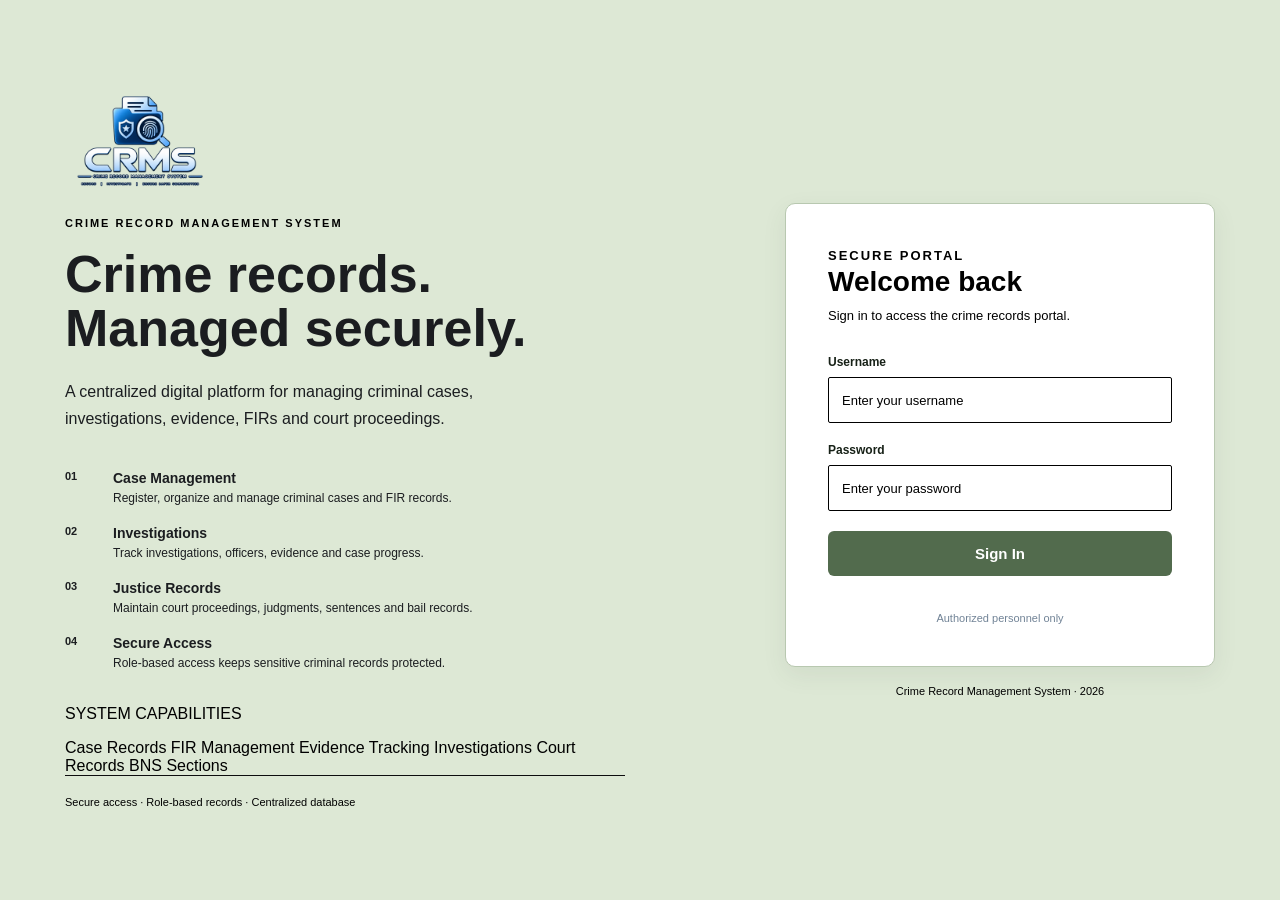
==== commit 97905353: "Implement role based authentication and police portal" ====
--- a/frontend/index.html
+++ b/frontend/index.html
@@ -1,39 +1,126 @@
 <!DOCTYPE html>
 <html lang="en">
+
 <head>
     <meta charset="UTF-8">
     <meta name="viewport" content="width=device-width, initial-scale=1.0">
 
     <title>CRMS | Crime Record Management System</title>
 
-    <link rel="stylesheet" href="css/style.css">
+    <link rel="stylesheet" href="css/login.css">
 </head>
 
 <body>
-
     <div class="login-page">
 
-        <div class="login-container">
-
-            <!-- Brand -->
-            <div class="brand">
+        <div class="login-layout">
+
+            <!-- LEFT INFORMATION PANEL -->
+            <div class="login-info">
 
                 <img
                     src="assets/crms-logo.png"
-                    alt="CRMS - Crime Record Management System"
-                    class="crms-logo"
+                    alt="CRMS Logo"
+                    class="login-logo"
                 >
 
+                <p class="system-label">
+                    CRIME RECORD MANAGEMENT SYSTEM
+                </p>
+
+                <h1>
+                    Crime records.<br>
+                    Managed securely.
+                </h1>
+
+                <p class="login-description">
+                    A centralized digital platform for managing
+                    criminal cases, investigations, evidence,
+                    FIRs and court proceedings.
+                </p>
+
+                <div class="system-features">
+
+    <div class="feature-item">
+        <span>01</span>
+        <div>
+            <strong>Case Management</strong>
+            <p>
+                Register, organize and manage criminal cases and FIR records.
+            </p>
+        </div>
+    </div>
+
+    <div class="feature-item">
+        <span>02</span>
+        <div>
+            <strong>Investigations</strong>
+            <p>
+                Track investigations, officers, evidence and case progress.
+            </p>
+        </div>
+    </div>
+
+    <div class="feature-item">
+        <span>03</span>
+        <div>
+            <strong>Justice Records</strong>
+            <p>
+                Maintain court proceedings, judgments, sentences and bail records.
+            </p>
+        </div>
+    </div>
+
+    <div class="feature-item">
+        <span>04</span>
+        <div>
+            <strong>Secure Access</strong>
+            <p>
+                Role-based access keeps sensitive criminal records protected.
+            </p>
+        </div>
+    </div>
+
+</div>
+
+
+<div class="system-overview">
+
+    <p class="overview-label">
+        SYSTEM CAPABILITIES
+    </p>
+
+    <div class="overview-items">
+
+        <span>Case Records</span>
+        <span>FIR Management</span>
+        <span>Evidence Tracking</span>
+        <span>Investigations</span>
+        <span>Court Records</span>
+        <span>BNS Sections</span>
+
+    </div>
+
+</div>
+
+
+<p class="security-note">
+    Secure access · Role-based records · Centralized database
+</p>
+
             </div>
 
 
-            <!-- Login Card -->
-            <div class="login-card">
-
-                <!-- LOGIN SECTION -->
-                <div id="loginSection">
+            <!-- RIGHT LOGIN SECTION -->
+            <div class="login-section">
+
+                <div class="login-card">
 
                     <div class="login-heading">
+
+                        <p class="login-eyebrow">
+                            SECURE PORTAL
+                        </p>
 
                         <h2>Welcome back</h2>
 
@@ -92,39 +179,28 @@
                         Authorized personnel only
                     </div>
 
-                </div>
-
-
-                <!-- OTP SECTION -->
-                <div id="otpSection" style="display: none;">
-
-                    <div class="login-heading">
-
-                        <h2>OTP Verification</h2>
-
-                        <p>
-                            Enter the simulated OTP generated for this login.
-                        </p>
-
-                    </div>
-
-
-                    <div class="simulated-otp">
-
-                        <span>SIMULATED OTP</span>
-
-                        <strong id="demoOTP">
-                            ------
-                        </strong>
-
-                    </div>
-
-
-                    <div class="form-group">
-
-                        <label for="otpInput">
-                            Enter OTP
-                        </label>
+
+                    <!-- OTP SECTION -->
+                    <div id="otpSection" style="display: none;">
+
+                        <div class="otp-heading">
+                            <h3>OTP Verification</h3>
+
+                            <p>
+                                Enter the simulated OTP generated
+                                for this login.
+                            </p>
+                        </div>
+
+                        <div class="simulated-otp">
+
+                            <span>SIMULATED OTP</span>
+
+                            <strong id="demoOTP">
+                                ------
+                            </strong>
+
+                        </div>
 
                         <input
                             type="text"
@@ -134,47 +210,39 @@
                             placeholder="Enter 6-digit OTP"
                         >
 
+                        <p id="otpTimer">
+                            Expires in 60 seconds
+                        </p>
+
+                        <button
+                            type="button"
+                            onclick="verifyOTP()"
+                        >
+                            Verify OTP
+                        </button>
+
+                        <button
+                            type="button"
+                            onclick="resendOTP()"
+                        >
+                            Resend OTP
+                        </button>
+
                     </div>
 
-
-                    <p id="otpTimer">
-                        Expires in 60 seconds
-                    </p>
-
-
-                    <button
-                        type="button"
-                        class="login-button"
-                        onclick="verifyOTP()"
-                    >
-                        Verify OTP
-                    </button>
-
-
-                    <button
-                        type="button"
-                        onclick="resendOTP()"
-                        class="secondary-button"
-                    >
-                        Resend OTP
-                    </button>
-
                 </div>
 
+                <p class="footer-text">
+                    Crime Record Management System · 2026
+                </p>
+
             </div>
 
-
-            <!-- Footer -->
-            <div class="footer-text">
-                Crime Record Management System · 2026
-            </div>
-
-        </div>
-
-    </div>
-
-
-    <script src="js/login.js"></script>
-
-</body>
-</html>+        </div>
+
+    </div>
+
+
+    <script src="js/login.js?v=2"></script>
+
+</body>
--- a/frontend/css/login.css
+++ b/frontend/css/login.css
@@ -0,0 +1,533 @@
+/* =========================================================
+   CRMS LOGIN PAGE
+   ========================================================= */
+
+* {
+    box-sizing: border-box;
+}
+
+html,
+body {
+    margin: 0;
+    padding: 0;
+    width: 100%;
+    min-height: 100%;
+}
+
+body {
+    font-family: Arial, Helvetica, sans-serif;
+    background: #ffffff;
+    color: #000000;
+}
+
+
+/* =========================
+   MAIN PAGE
+   ========================= */
+
+.login-page {
+    min-height: 100vh;
+    width: 100%;
+
+    display: flex;
+    align-items: center;
+    justify-content: center;
+
+    padding: 50px;
+}
+
+
+/* =========================
+   TWO COLUMN LAYOUT
+   ========================= */
+
+.login-layout {
+    width: 100%;
+    max-width: 1150px;
+
+    display: grid;
+    grid-template-columns: 1fr 430px;
+
+    gap: 100px;
+
+    align-items: center;
+}
+
+
+/* =========================
+   LEFT SIDE
+   ========================= */
+
+.login-info {
+    max-width: 560px;
+}
+
+
+/* LOGO */
+
+.login-logo {
+    display: block;
+
+    width: 150px;
+    height: auto;
+
+    margin-bottom: 25px;
+}
+
+
+/* SMALL TITLE */
+
+.system-label {
+    margin: 0 0 18px;
+
+    font-size: 11px;
+    font-weight: 700;
+
+    letter-spacing: 2px;
+
+    color: #000000;
+}
+
+
+/* MAIN HEADING */
+
+.login-info h1 {
+    margin: 0 0 22px;
+
+    font-size: 52px;
+    line-height: 1.05;
+    font-weight: 700;
+
+    color: #1b1d20;
+}
+
+
+/* DESCRIPTION */
+
+.login-description {
+    max-width: 500px;
+
+    margin: 0 0 38px;
+
+    font-size: 16px;
+    line-height: 1.7;
+
+    color: #1b1d20;
+}
+
+
+/* =========================
+   FEATURES
+   ========================= */
+
+.system-features {
+    display: flex;
+    flex-direction: column;
+
+    gap: 20px;
+
+    margin-bottom: 35px;
+}
+
+.feature-item {
+    display: flex;
+    gap: 18px;
+}
+
+.feature-item > span {
+    width: 30px;
+
+    font-size: 11px;
+    font-weight: 700;
+
+    color: #1b1d20;
+}
+
+.feature-item strong {
+    display: block;
+
+    margin-bottom: 5px;
+
+    font-size: 14px;
+
+    color: #1b1d20;
+}
+
+.feature-item p {
+    margin: 0;
+
+    font-size: 12px;
+
+    color: #1b1d20;
+}
+
+
+/* SECURITY TEXT */
+
+.security-note {
+    margin: 0;
+
+    padding-top: 20px;
+
+    border-top: 1px solid #0d0d0e;
+
+    font-size: 11px;
+
+    color: #000000;
+}
+
+
+/* =========================
+   RIGHT SIDE
+   ========================= */
+
+.login-section {
+    width: 100%;
+}
+
+
+/* LOGIN CARD */
+
+.login-card {
+    background: #ffffff;
+    border: 1px solid #B8C8B0;
+    border-radius: 10px;
+    padding: 42px;
+    box-shadow: 0 8px 25px rgba(60, 80, 60, 0.08);
+}
+
+
+/* =========================
+   LOGIN HEADING
+   ========================= */
+
+.login-heading {
+    margin-bottom: 30px;
+}
+
+.login-eyebrow {
+    margin: 0 0 10px;
+
+    font-size: 10px;
+    font-weight: 700;
+
+    letter-spacing: 2px;
+
+    color: #040404;
+}
+
+.login-heading h2 {
+    margin: 0 0 8px;
+
+    font-size: 28px;
+
+    color: #000000;
+}
+
+.login-heading p {
+    margin: 0;
+
+    font-size: 13px;
+    line-height: 1.5;
+
+    color: #000000;
+}
+
+
+/* =========================
+   FORM
+   ========================= */
+
+.form-group {
+    margin-bottom: 20px;
+}
+
+.form-group label {
+    display: block;
+
+    margin-bottom: 8px;
+
+    font-size: 12px;
+    font-weight: 700;
+
+    color: #dbe2e8;
+}
+
+
+/* INPUT */
+
+.login-card input {
+    width: 100%;
+    height: 46px;
+
+    padding: 0 13px;
+
+    background: #ffffff;
+
+    color: #000000;
+
+    border: 1px solid #000000;
+
+    border-radius: 2px;
+
+    outline: none;
+
+    font-family: Arial, Helvetica, sans-serif;
+    font-size: 13px;
+
+    box-shadow: none;
+}
+
+.login-card input::placeholder {
+    color: #000000;
+}
+
+.login-card input:hover,
+.login-card input:focus {
+    border-color: #f8fafb;
+
+    box-shadow: none;
+}
+
+
+/* =========================
+   SIGN IN BUTTON
+   ========================= */
+.login-button {
+    width: 100%;
+    padding: 14px;
+    background: #526B4D;
+    color: #ffffff;
+    border: none;
+    border-radius: 6px;
+    font-size: 15px;
+    font-weight: 600;
+    cursor: pointer;
+}
+
+.login-button:hover {
+    background: #435A3F;
+}
+.form-group label {
+    color: #172117;
+}
+.footer-text {
+    color: #526052;
+}
+/* =========================
+   AUTHORIZATION
+   ========================= */
+
+.login-note {
+    margin-top: 18px;
+    padding-top: 17px;
+
+    border-top: 1px solid #ffffff;
+
+    text-align: center;
+
+    font-size: 11px;
+
+    color: #718396;
+}
+
+
+/* =========================
+   OTP
+   ========================= */
+
+#otpSection {
+    margin-top: 25px;
+    padding-top: 25px;
+
+    border-top: 1px solid #26394c;
+}
+
+.otp-heading h3 {
+    margin: 0 0 8px;
+
+    font-size: 20px;
+}
+
+.otp-heading p {
+    margin: 0 0 18px;
+
+    font-size: 12px;
+    line-height: 1.5;
+
+    color: #020202;
+}
+
+
+/* SIMULATED OTP BOX */
+
+.simulated-otp {
+    padding: 18px;
+
+    margin-bottom: 15px;
+
+    text-align: center;
+
+    background: #ffffff;
+
+    border: 1px solid #000000;
+}
+
+.simulated-otp span {
+    display: block;
+
+    margin-bottom: 8px;
+
+    font-size: 9px;
+
+    letter-spacing: 2px;
+
+    color: #0e0e0f;
+}
+
+.simulated-otp strong {
+    display: block;
+
+    font-size: 25px;
+
+    letter-spacing: 6px;
+
+    color: #000000;
+}
+
+
+/* OTP INPUT */
+
+#otpSection input {
+    width: 100%;
+    height: 45px;
+
+    margin-bottom: 10px;
+
+    text-align: center;
+
+    letter-spacing: 4px;
+}
+
+
+/* TIMER */
+
+#otpTimer {
+    text-align: center;
+
+    font-size: 11px;
+
+    color: #000001;
+}
+
+
+/* OTP BUTTONS */
+
+#otpSection button {
+    width: 100%;
+    height: 42px;
+
+    margin-top: 8px;
+
+    background: black;
+    color: #ffffff;
+
+    border: 1px solid #000000;
+    border-radius: 2px;
+
+    font-size: 12px;
+    font-weight: 600;
+
+    cursor: pointer;
+
+    box-shadow: none;
+}
+
+#otpSection button:hover {
+    background: #232323;
+
+    box-shadow: none;
+
+    transform: none;
+}
+
+
+/* =========================
+   FOOTER
+   ========================= */
+
+.footer-text {
+    margin: 18px 0 0;
+
+    text-align: center;
+
+    font-size: 11px;
+
+    color: #000000;
+}
+
+
+/* =========================
+   RESPONSIVE
+   ========================= */
+
+@media (max-width: 900px) {
+
+    .login-page {
+        padding: 35px 25px;
+    }
+
+    .login-layout {
+        grid-template-columns: 1fr;
+
+        gap: 45px;
+
+        max-width: 500px;
+    }
+
+    .login-info {
+        max-width: 100%;
+
+        text-align: center;
+    }
+
+    .login-logo {
+        margin-left: auto;
+        margin-right: auto;
+    }
+
+    .login-info h1 {
+        font-size: 40px;
+    }
+
+    .login-description {
+        margin-left: auto;
+        margin-right: auto;
+    }
+
+    .security-note {
+        text-align: center;
+    }
+}
+
+
+@media (max-width: 500px) {
+
+    .login-page {
+        padding: 25px 18px;
+    }
+
+    .login-card {
+        padding: 28px 22px;
+    }
+
+    .login-info h1 {
+        font-size: 34px;
+    }
+}
+/* LOGIN PAGE BACKGROUND */
+
+.login-page {
+    min-height: 100vh;
+    background: #DDE8D5;
+}
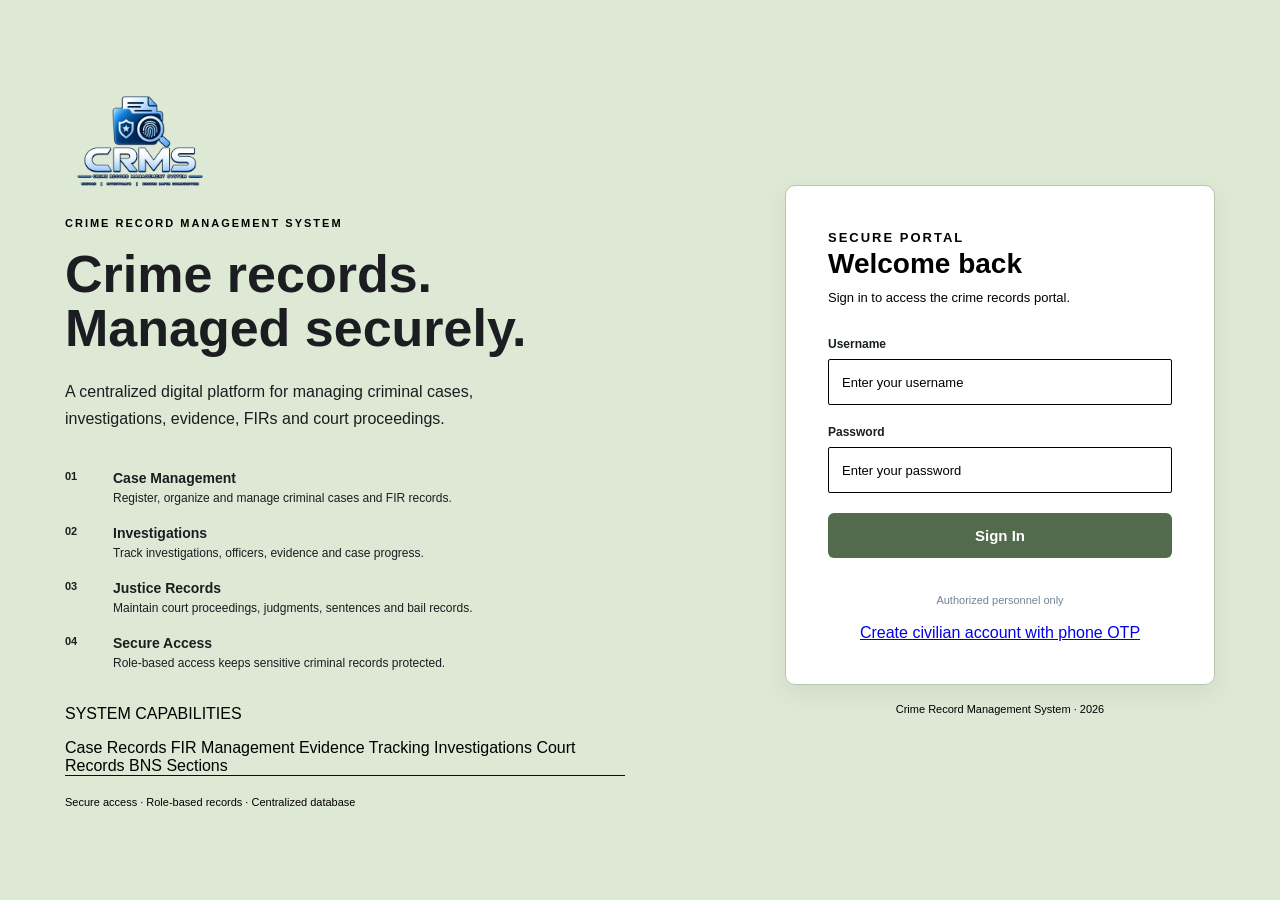
==== commit ad979be3: "feat(auth): add civilian registration link" ====
--- a/frontend/index.html
+++ b/frontend/index.html
@@ -179,6 +179,10 @@
                         Authorized personnel only
                     </div>
 
+                    <div style="margin-top: 18px; text-align: center;">
+                        <a href="register.html">Create civilian account with phone OTP</a>
+                    </div>
+
 
                     <!-- OTP SECTION -->
                     <div id="otpSection" style="display: none;">
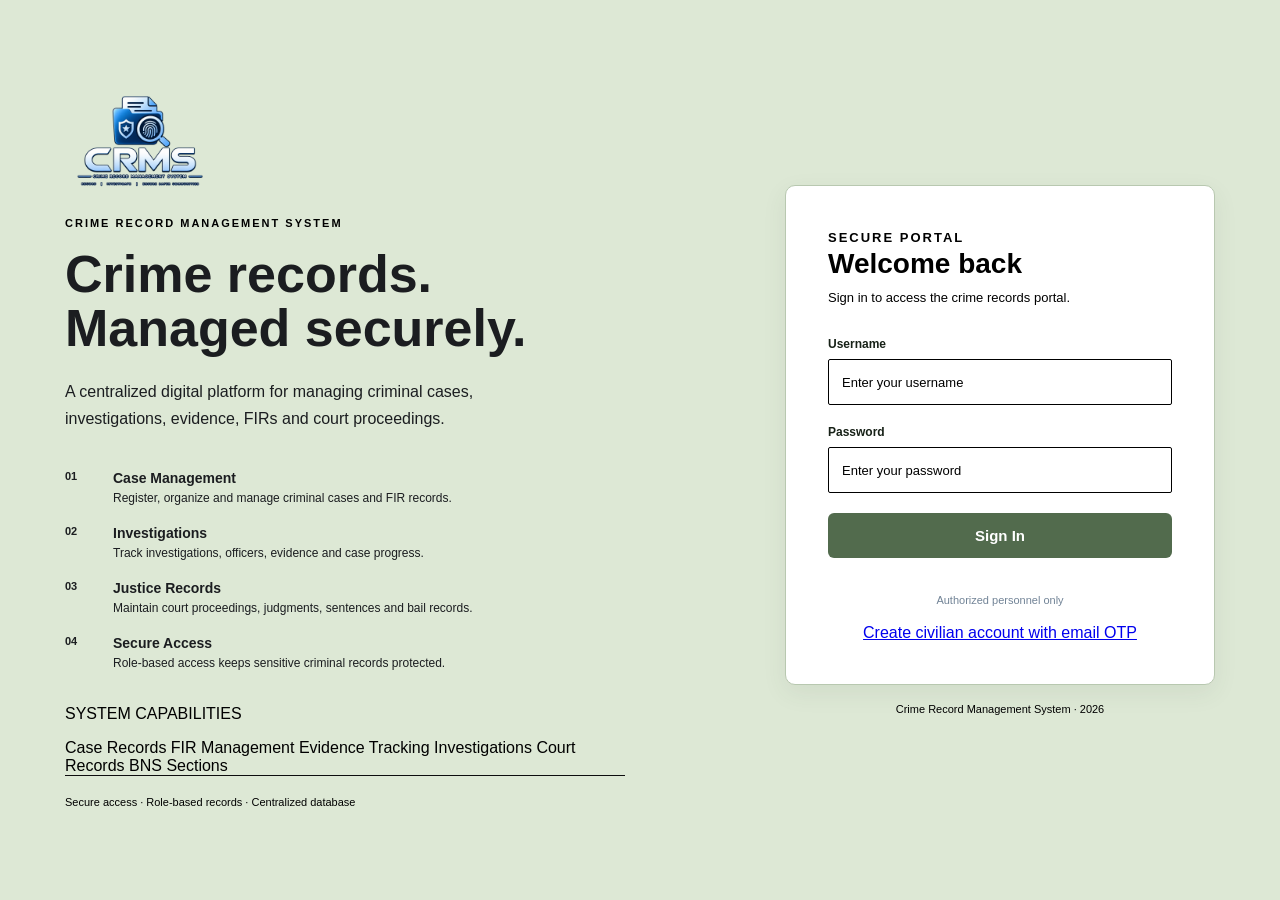
==== commit 5200deb6: "Add superintendent dashboard and update backend" ====
--- a/frontend/index.html
+++ b/frontend/index.html
@@ -180,7 +180,7 @@
                     </div>
 
                     <div style="margin-top: 18px; text-align: center;">
-                        <a href="register.html">Create civilian account with phone OTP</a>
+                        <a href="register.html">Create civilian account with email OTP</a>
                     </div>
 
 
